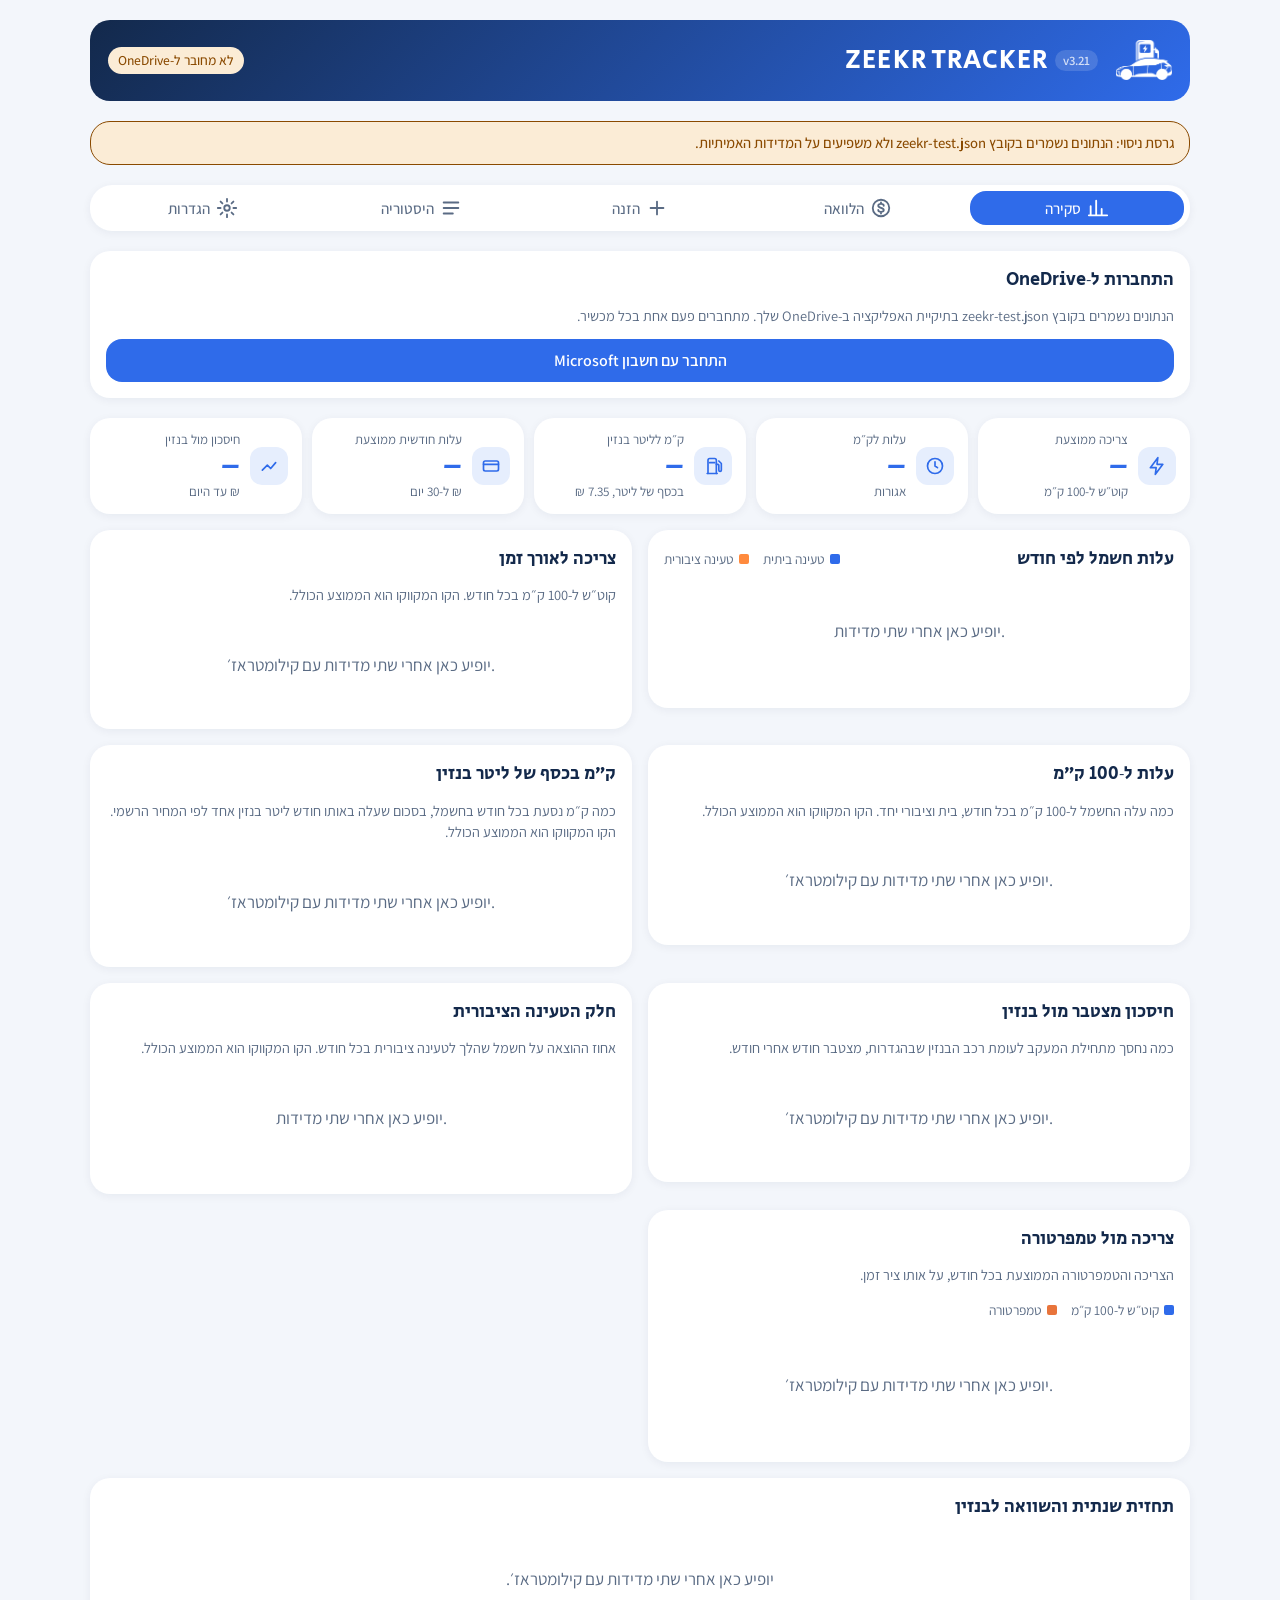
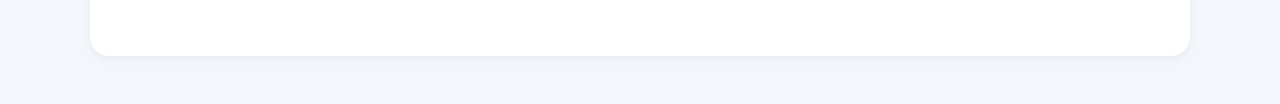
==== beta/index.html @ 5d00cc5f "beta 3.21: wrap long lines in app.js and add writing guidelines - Break the 144 lines in beta/app.js" ====
<!doctype html>
<!--
  Zeekr electricity tracker - page markup.

  This file holds structure and Hebrew text only.
    styles.css  presentation
    app.js      behaviour (data model, calculations, OneDrive storage)

  The ?v= suffix on the two links below is a cache-buster: raise it whenever
  styles.css or app.js changes so browsers do not mix an old file with a new one.
-->
<html lang="he" dir="rtl">
<head>
  <meta charset="utf-8">
  <meta name="viewport" content="width=device-width,initial-scale=1,viewport-fit=cover">
  <meta name="robots" content="noindex">
  <title>ZEEKR TRACKER TEST</title>
  <meta name="application-name" content="ZEEKR TRACKER TEST">
  <meta name="apple-mobile-web-app-title" content="ZEEKR TRACKER TEST">
  <!-- Home-screen icon. Phones copy it when the shortcut is created, so an
       existing shortcut keeps its old icon until it is removed and added again. -->
  <link rel="icon" type="image/png" sizes="32x32" href="icons/favicon-32.png?v=6">
  <link rel="icon" type="image/png" sizes="192x192" href="icons/icon-192.png?v=6">
  <link rel="apple-touch-icon" href="icons/apple-touch-icon.png?v=6">
  <!-- Installs as a full-screen app, separate from the main one (own name, black symbol-only icon). -->
  <link rel="manifest" href="manifest.webmanifest?v=6">
  <!-- Fetched early so the opening screen shows its logo at once. -->
  <link rel="preload" href="icons/splash.webp?v=2" as="image" fetchpriority="high">
  <!-- Fonts load without holding up the first screen; text shows in the system
       font for a moment and switches when they arrive (display=swap). -->
  <link rel="preconnect" href="https://fonts.gstatic.com" crossorigin>
  <link rel="stylesheet" media="print" onload="this.media='all'"
        href="https://fonts.googleapis.com/css2?family=Assistant:wght@400;600;700;800&family=Secular+One&display=swap">
  <link rel="stylesheet" href="styles.css?v=3.21">
  <script src="app.js?v=3.21" defer></script>
</head>
<body>

<!-- Opening screen: the full logo for 2.5 seconds when the page is
     opened as the installed app. Shown once per launch (not again after the
     Microsoft sign-in returns to the page); a tap closes it early. -->
<div class="splash" id="splash" hidden>
  <img src="icons/splash.webp?v=2" alt="ZEEKR TRACKER" fetchpriority="high">
</div>
<script>
  (function () {
    var el = document.getElementById("splash");
    var app = window.matchMedia && matchMedia("(display-mode: standalone)").matches;
    var seen = false;
    try { seen = sessionStorage.getItem("zk-splash") === "1"; sessionStorage.setItem("zk-splash", "1"); } catch (e) { /* storage unavailable */ }
    if (!app || seen) return;
    el.hidden = false;
    function close() {
      el.classList.add("splash-out");
      setTimeout(function () { el.hidden = true; }, 400);
    }
    var timer = setTimeout(close, 2500);
    el.addEventListener("click", function () { clearTimeout(timer); close(); });
  })();
</script>

<div class="wrap">
  <!-- The symbol sits on the right, centred top to bottom; title and status share the rest. -->
  <header class="head">
    <img class="mark" src="icons/symbol-header.png?v=1" alt="" width="240" height="170">
    <div class="head-text">
      <!-- The version comes from APP_VERSION in app.js, so it changes with every update. -->
      <h1 lang="en">ZEEKR TRACKER <span class="head-version" id="head-version"></span></h1>
      <span class="pill" id="status">טוען נתונים…</span>
    </div>
  </header>

  <!-- Shown by app.js only on the trial copy of the page (address ends in /beta/). -->
  <div class="banner" id="beta-banner" hidden>גרסת ניסוי: הנתונים נשמרים בקובץ zeekr-test.json ולא משפיעים על המדידות האמיתיות.</div>

  <!-- Floats at the bottom of a phone screen; a row under the header on a wide screen. -->
  <nav class="tabs" role="tablist" aria-label="ניווט">
    <button role="tab" data-tab="overview" aria-selected="true">
      <svg viewBox="0 0 24 24" aria-hidden="true">
        <path d="M4 20V10M10 20V4M16 20v-7M22 20H2"/>
      </svg>סקירה</button>
    <button role="tab" data-tab="loan" aria-selected="false">
      <svg viewBox="0 0 24 24" aria-hidden="true">
        <circle cx="12" cy="12" r="9"/>
        <path d="M15 9.5c0-1.4-1.3-2-3-2s-3 .8-3 2 1.3 1.8 3 2.3 3 1 3 2.4-1.3 2-3 2-3-.7-3-2M12 6v1.5M12 16.5V18"/>
      </svg>הלוואה</button>
    <button role="tab" data-tab="add" aria-selected="false">
      <svg viewBox="0 0 24 24" aria-hidden="true">
        <path d="M12 5v14M5 12h14"/>
      </svg>הזנה</button>
    <button role="tab" data-tab="history" aria-selected="false">
      <svg viewBox="0 0 24 24" aria-hidden="true">
        <path d="M4 6h16M4 12h16M4 18h10"/>
      </svg>היסטוריה</button>
    <button role="tab" data-tab="settings" aria-selected="false">
      <svg viewBox="0 0 24 24" aria-hidden="true">
        <circle cx="12" cy="12" r="3"/>
        <path d="M12 2v3M12 19v3M2 12h3M19 12h3M5 5l2 2M17 17l2 2M5 19l2-2M17 7l2-2"/>
      </svg>הגדרות</button>
  </nav>

  <!-- Shown by app.js only when the user has to sign in to OneDrive. -->
  <div class="panel" id="signin" hidden>
    <h2>התחברות ל‑OneDrive</h2>
    <p class="sub" id="signin-text">הנתונים נשמרים בקובץ <span class="file-name">zeekr-data.json</span> בתיקיית
      האפליקציה ב‑OneDrive שלך. מתחברים פעם אחת בכל מכשיר.</p>
    <button class="btn" id="signin-btn" type="button">התחבר עם חשבון Microsoft</button>
  </div>

  <!-- ===== Overview ===== -->
  <section class="view" id="v-overview">
    <div class="kpis">
      <div class="kpi">
        <span class="ic"><svg viewBox="0 0 24 24" aria-hidden="true">
          <path d="M13 2 4 14h7l-1 8 9-12h-7z"/>
        </svg></span>
        <div class="lab">צריכה ממוצעת</div>
        <div class="num" id="k-eff">–</div>
        <div class="unit">קוט״ש ל‑100 ק״מ</div>
      </div>
      <div class="kpi">
        <span class="ic"><svg viewBox="0 0 24 24" aria-hidden="true">
          <circle cx="12" cy="12" r="9"/>
          <path d="M12 7v5l3 2"/>
        </svg></span>
        <div class="lab">עלות לק״מ</div>
        <div class="num" id="k-cpk">–</div>
        <div class="unit">אגורות</div>
      </div>
      <div class="kpi">
        <span class="ic"><svg viewBox="0 0 24 24" aria-hidden="true">
          <path d="M6 21V5a2 2 0 0 1 2-2h6a2 2 0 0 1 2 2v16"/>
          <path d="M5 21h12M8 8h6M16 10h2a1 1 0 0 1 1 1v6a1.5 1.5 0 0 0 3 0V9l-3-3"/>
        </svg></span>
        <div class="lab">ק״מ לליטר בנזין</div>
        <div class="num" id="k-kpl">–</div>
        <div class="unit" id="k-kpl-unit">ק״מ</div>
      </div>
      <div class="kpi">
        <span class="ic"><svg viewBox="0 0 24 24" aria-hidden="true">
          <rect x="3" y="6" width="18" height="12" rx="2"/>
          <path d="M3 10h18"/>
        </svg></span>
        <div class="lab">עלות חודשית ממוצעת</div>
        <div class="num" id="k-month">–</div>
        <div class="unit">₪ ל‑30 יום</div>
      </div>
      <div class="kpi">
        <span class="ic"><svg viewBox="0 0 24 24" aria-hidden="true">
          <path d="M4 17l6-6 4 4 6-7"/>
        </svg></span>
        <div class="lab">חיסכון מול בנזין</div>
        <div class="num" id="k-save">–</div>
        <div class="unit">₪ עד היום</div>
      </div>
    </div>

    <div class="panel">
      <div class="row">
        <h2>עלות חשמל לפי חודש</h2>
        <div class="legend"><span><i class="home"></i>טעינה ביתית</span><span><i class="public"></i>טעינה ציבורית</span></div>
      </div>
      <div class="chart" id="c-cost"></div>
      <p class="sub" id="cost-split"></p>
    </div>

    <div class="panel">
      <div class="row"><h2>צריכה לאורך זמן</h2><span id="trend"></span></div>
      <p class="sub">קוט״ש ל‑100 ק״מ בכל חודש. הקו המקווקו הוא הממוצע הכולל.</p>
      <div class="chart" id="c-eff"></div>
    </div>

    <div class="panel">
      <h2>עלות ל‑100 ק״מ</h2>
      <p class="sub">כמה עלה החשמל ל‑100 ק״מ בכל חודש, בית וציבורי יחד. הקו המקווקו הוא הממוצע הכולל.</p>
      <div class="chart" id="c-cost100"></div>
    </div>

    <div class="panel">
      <h2>ק״מ בכסף של ליטר בנזין</h2>
      <p class="sub">כמה ק״מ נסעת בכל חודש בחשמל, בסכום שעלה באותו חודש ליטר בנזין אחד לפי המחיר הרשמי. הקו המקווקו הוא הממוצע הכולל.</p>
      <div class="chart" id="c-kpl"></div>
    </div>

    <div class="panel">
      <h2>חיסכון מצטבר מול בנזין</h2>
      <p class="sub">כמה נחסך מתחילת המעקב לעומת רכב הבנזין שבהגדרות, מצטבר חודש אחרי חודש.</p>
      <div class="chart" id="c-saving"></div>
    </div>

    <div class="panel">
      <h2>חלק הטעינה הציבורית</h2>
      <p class="sub">אחוז ההוצאה על חשמל שהלך לטעינה ציבורית בכל חודש. הקו המקווקו הוא הממוצע הכולל.</p>
      <div class="chart" id="c-share"></div>
      <p class="sub" id="share-note"></p>
    </div>

    <div class="panel">
      <h2>צריכה מול טמפרטורה</h2>
      <p class="sub">הצריכה והטמפרטורה הממוצעת בכל חודש, על אותו ציר זמן.</p>
      <div class="legend temp-legend"><span><i class="home"></i>קוט״ש ל‑100 ק״מ</span><span><i class="temp"></i>טמפרטורה</span></div>
      <div class="chart" id="c-temp"></div>
      <p class="sub" id="temp-note"></p>
    </div>

    <div class="panel" id="prov-panel" hidden>
      <details class="guide">
        <summary id="prov-summary">ניתוח לפי חברת טעינה</summary>
        <div class="body">
          <p class="sub">כל הטעינות הציבוריות, מקובצות לפי שם החברה. שמות שנבדלים רק ברווחים או באותיות גדולות נספרים כחברה אחת.</p>
          <div class="scroll"><table id="t-providers"></table></div>
        </div>
      </details>
    </div>

    <div class="panel">
      <h2>תחזית שנתית והשוואה לבנזין</h2>
      <dl class="facts" id="facts"></dl>
      <p class="sub" id="facts-note"></p>
    </div>

    <div class="panel" id="season-panel" hidden>
      <h2>צריכה לפי עונה</h2>
      <dl class="facts" id="season"></dl>
      <p class="sub">קיץ: יוני–ספטמבר. חורף: דצמבר–פברואר. התמונה תתבהר אחרי שנה מלאה של מדידות.</p>
    </div>
  </section>

  <!-- ===== Car financing: was the loan worth it? (section 11 in app.js) ===== -->
  <section class="view" id="v-loan" hidden>
    <p class="hint" id="loan-missing" hidden></p>

    <div class="loan-view" id="loan-view">
      <button type="button" class="btn ghost small" id="lv-today" aria-pressed="true">היום</button>
      <label class="lv-select">לפי שנים<select id="lv-years">
        <option value="">בחר</option>
        <option value="best" id="lv-best">הכי משתלם</option>
        <option value="24">שנתיים</option>
        <option value="36">3 שנים</option>
        <option value="48">4 שנים</option>
        <option value="60">5 שנים</option>
        <option value="72">6 שנים</option>
        <option value="84">7 שנים</option>
      </select></label>
    </div>
    <div class="loan-tiles" id="loan-tiles">
      <div class="loan-tile">
        <div class="lab"><i class="loan-dot z"></i>Zeekr</div>
        <div class="loan-tile-num" id="tile-z">–</div>
        <div class="sub" id="tile-z-sub"></div>
      </div>
      <div class="loan-tile">
        <div class="lab"><i class="loan-dot a"></i>רכב יד שנייה</div>
        <div class="loan-tile-num" id="tile-a">–</div>
        <div class="sub" id="tile-a-sub"></div>
      </div>
    </div>

    <div class="panel" id="loan-summary">
      <div class="row"><h2>כדאיות ההלוואה</h2><span class="pill" id="loan-pill"></span></div>
      <p class="sub">הזיקר במימון, מול רכב יד שנייה במזומן והכסף שנשאר בקופת הגמל.</p>
      <div><div class="loan-big" id="loan-adv">–</div><div class="sub" id="loan-adv-label"></div></div>
      <div class="loan-bar"><i id="loan-progress"></i></div>
      <p class="sub" id="loan-month"></p>
      <p class="sub" id="loan-forecast"></p>
    </div>

    <div class="loan-two" id="loan-compare">
      <p class="sub full-row" id="loan-monthly"></p>
      <div class="panel"><h2><i class="loan-dot z"></i>Zeekr</h2><dl class="facts one" id="loan-z"></dl></div>
      <div class="panel"><h2><i class="loan-dot a"></i>רכב יד שנייה</h2><dl class="facts one" id="loan-a"></dl></div>
    </div>

    <div class="panel" id="sale-panel">
      <h2>מתי למכור</h2>
      <p class="sub">אותה השוואה, כששני הרכבים נמכרים יחד בתאריכים שונים.</p>
      <div class="scroll"><table id="sale-table"></table></div>
      <p class="sub" id="sale-note"></p>
    </div>

    <div class="panel" id="loan-chart-panel">
      <h2>עלות מצטברת</h2>
      <div class="legend"><span><i class="home"></i>Zeekr</span><span><i class="public"></i>רכב יד שנייה</span></div>
      <div class="chart" id="c-loan"></div>
      <p class="sub" id="loan-chart-note"></p>
    </div>

    <div class="panel" id="ef-panel">
      <h2>חשמל מול דלק</h2>
      <p class="sub">כל חודש, כמה עלה החשמל בפועל, וכמה היו עולים אותם ק״מ בדלק ברכב שעושה <span id="ef-kml"></span> ק״מ
        לליטר, לפי מחיר הבנזין הרשמי באותו חודש. את הנתון משנים בעריכת נתוני הבסיס.</p>
      <dl class="facts" id="ef-total"></dl>
      <div class="scroll"><table id="ef-table"></table></div>
      <p class="sub">חודש עם כוכבית הוא חודש שהמדידות לא מכסות את כל ימיו.</p>
    </div>

    <div class="panel" id="loan-detail-panel">
      <h2>פירוט החישוב</h2>
      <h3>נתוני בסיס</h3>
      <dl class="facts" id="loan-base"></dl>
      <h3>נתונים מחושבים</h3>
      <dl class="facts" id="loan-derived"></dl>
      <h3>לוחות סילוקין, הלוואה על חשבון הגמל</h3>
      <div class="scroll"><table id="loan-sched"></table></div>
      <h3>איך מחושב</h3>
      <ul class="sub loan-how">
        <li>כל שקל שיצא מהכיס היה יכול להישאר בגמל, ולכן כל הוצאה גדלה בתשואה של הגמל עד החודש המוצג. ההפרש הוא התשואה שאבדה.</li>
        <li>עלות הזיקר היא ההוצאות עם התשואה שאבדה, ועוד יתרת ההלוואה והחוב העומד, פחות שווי הרכב.</li>
        <li>עלות החלופה היא מחיר הרכב וטיפול יישור הקו ששולמו ביום הקנייה, ואחר כך דלק, טיפולים ואגרה, עם התשואה שאבדה,
          פחות שווי הרכב. ביטוח לא נכלל, לא בזיקר ולא בחלופה.</li>
        <li>החשמל נלקח מהמדידות באפליקציה. הדלק של החלופה הוא אותם ק״מ במחיר הבנזין הרשמי של כל חודש.</li>
        <li>חודש שאין לו מדידה מלאה מחושב לפי הממוצע, והוא מסומן בכוכבית בטבלה.</li>
        <li>ההחזר החודשי בכל לוח מחושב בשיטת שפיצר, או לפי החזר קבוע בתקופת גרייס. שינוי בפריים נכנס כלוח חדש מתאריך השינוי.</li>
      </ul>
      <details class="guide">
        <summary>טבלה חודשית מלאה</summary>
        <div class="body"><div class="scroll"><table id="loan-table"></table></div><p class="sub">שורות בהירות הן תחזית. סכומים בשקלים.</p></div>
      </details>
    </div>

    <div class="panel">
      <div id="loan-edit">
        <div class="row"><h2>נתוני הבסיס</h2><button class="btn ghost small" type="button" id="l-edit">ערוך</button></div>
        <p class="sub">הנתונים נעולים. לחיצה על ערוך פותחת אותם לשינוי, ושמירה נועלת אותם שוב.</p>
        <div class="body">
          <form id="f-loan" novalidate>
            <h3 class="full">הזיקר</h3>
            <label>תאריך הקנייה<input type="date" id="l-buy"></label>
            <label>תקופת ההשוואה בחודשים, בסופה מוכרים את שני הרכבים<input type="number" inputmode="numeric" step="1" id="l-horizon"></label>
            <label>מחיר הזיקר (₪)<input type="number" inputmode="decimal" step="any" id="l-car"></label>
            <label>ירידת ערך בשנה (%)<input type="number" inputmode="decimal" step="any" id="l-car-dep"></label>
            <label>טיפולים בשנה, הערכה (₪)<input type="number" inputmode="decimal" step="any" id="l-car-maint"></label>
            <label>אגרת רישוי בשנה (₪)<input type="number" inputmode="decimal" step="any" id="l-car-fee"></label>
            <label>מטען ביתי, חד־פעמי (₪)<input type="number" inputmode="decimal" step="any" id="l-car-up"></label>
            <p class="sub full">טיפולים ששילמת בפועל. כשיש לפחות חשבון אחד, עד היום נספרים החשבונות, וההערכה השנתית משמשת רק לתחזית.</p>
            <div class="full" id="l-bills"></div>
            <button class="btn ghost small full" type="button" id="l-add-bill">הוסף חשבון טיפול</button>
            <label>ק״מ בחודש לתחזית, ריק לממוצע<input type="number" inputmode="decimal" step="any" id="l-km"></label>

            <h3 class="full">הלוואה עומדת, ביטוח לאומי</h3>
            <label>סכום (₪)<input type="number" inputmode="decimal" step="any" id="l-stand"></label>
            <label>שחיקת החוב בשנה (%)<input type="number" inputmode="decimal" step="any" id="l-stand-drop"></label>
            <label class="full">אחרי כמה חודשים אין החזר בפועל, ריק אם אין<input type="number" inputmode="numeric" step="1" id="l-stand-free"></label>

            <h3 class="full">הלוואה על חשבון הגמל</h3>
            <p class="sub full">לוח לכל שינוי בריבית. בכל לוח, היתרה והחודשים שנשארו מאותו תאריך. בתקופת גרייס מזינים את
              ההחזר הקבוע, ומה שנשאר בסופה נשאר כחוב עד הלוח הבא.</p>
            <div class="full" id="l-sched"></div>
            <button class="btn ghost small full" type="button" id="l-add-sched">הוסף לוח סילוקין</button>

            <h3 class="full">רכב יד שנייה</h3>
            <label>מחיר הרכב (₪)<input type="number" inputmode="decimal" step="any" id="l-alt"></label>
            <label>ק״מ לליטר<input type="number" inputmode="decimal" step="any" id="l-alt-kml"></label>
            <label>ירידת ערך בשנה (%)<input type="number" inputmode="decimal" step="any" id="l-alt-dep"></label>
            <label>טיפולים בשנה (₪)<input type="number" inputmode="decimal" step="any" id="l-alt-maint"></label>
            <label>אגרת רישוי בשנה (₪)<input type="number" inputmode="decimal" step="any" id="l-alt-fee"></label>
            <label>טיפול יישור קו בקנייה (₪)<input type="number" inputmode="decimal" step="any" id="l-alt-up"></label>
            <label>תשואה שנתית בגמל (%)<input type="number" inputmode="decimal" step="any" id="l-return"></label>

            <div class="row start full" id="l-actions" hidden>
              <button class="btn" type="submit">שמור</button>
              <button class="btn ghost" type="button" id="l-cancel">בטל</button>
            </div>
            <p class="msg full" id="l-msg" role="status"></p>
          </form>
        </div>
      </div>
    </div>
  </section>

  <!-- ===== Entry ===== -->
  <section class="view" id="v-add" hidden>
    <div class="seg">
      <button type="button" id="seg-reading" aria-pressed="true">מדידה חודשית</button>
      <button type="button" id="seg-public" aria-pressed="false">טעינה ציבורית</button>
    </div>

    <div class="panel" id="p-reading">
      <h2>מדידה חודשית</h2>
      <p class="sub">מה כתוב במונה של העמדה ובמד הק״מ של הרכב. אפשר למדוד יותר מפעם אחת בחודש: כל תאריך נשמר כמדידה
        נפרדת. המחיר לקוט״ש ממולא מהמדידה הקודמת. אם תשנה אותו, הוא יחול מהמדידה הזו והלאה, והתקופות הקודמות לא
        ישתנו.</p>
      <form id="f-reading" novalidate>
        <label class="full">תאריך<input type="date" id="r-date" required></label>
        <label>קוט״ש במונה<input type="number" inputmode="decimal" step="any" id="r-meter" placeholder="למשל 4350.2" required></label>
        <label>קילומטראז׳ ברכב<input type="number" inputmode="numeric" step="any" id="r-odo" placeholder="למשל 56200"></label>
        <label>מחיר לקוט״ש לפי חשבון החשמל (₪)<input type="number" inputmode="decimal" step="any" id="r-price" placeholder="0.5451" required></label>
        <label>אחוז סוללה ברכב (לא חובה)<input type="number" inputmode="numeric" step="any" min="0" max="100" id="r-soc" placeholder="למשל 80"></label>
        <div class="hint full" id="r-preview">מלא את השדות כדי לראות את הסיכום מאז המדידה הקודמת.</div>
        <button class="btn full" type="submit">שמור מדידה</button>
        <p class="msg full" id="r-msg" role="status"></p>
      </form>
    </div>

    <div class="panel" id="p-public" hidden>
      <h2>טעינה ציבורית</h2>
      <p class="sub">רשום כל טעינה מחוץ לבית מיד כשהיא קורית. הטעינה נשמרת כרשומה נפרדת ומתווספת לעלות של התקופה שבה היא
        נמצאת, בלי לשנות את המדידות הביתיות.</p>
      <form id="f-public" novalidate>
        <label>תאריך<input type="date" id="p-date" required></label>
        <!-- Charging company: a list with each company's symbol (a native select cannot show images).
             The chosen name goes into the hidden #p-provider; "אחר" opens a free-text field. -->
        <div class="field">
          <span class="field-label" id="p-provider-label">חברת הטעינה</span>
          <div class="picker">
            <button type="button" class="picker-btn" id="p-provider-btn" aria-haspopup="listbox" aria-expanded="false"
                    aria-labelledby="p-provider-label p-provider-btn"></button>
            <ul class="picker-list" id="p-provider-list" role="listbox" aria-labelledby="p-provider-label" tabindex="-1" hidden></ul>
          </div>
          <input type="hidden" id="p-provider">
          <input type="text" id="p-provider-other" maxlength="60" placeholder="שם החברה" aria-label="שם חברת הטעינה" hidden>
        </div>
        <label>קוט״ש שנטענו<input type="number" inputmode="decimal" step="any" id="p-kwh" placeholder="למשל 32.5" required></label>
        <label>עלות הטעינה כולה (₪)<input type="number" inputmode="decimal" step="any" id="p-cost" placeholder="למשל 61" required></label>
        <label class="full">הערה (לא חובה)<input type="text" id="p-note" maxlength="120" placeholder="מיקום העמדה, נסיעה לצפון…"></label>
        <button class="btn full" type="submit">שמור טעינה</button>
        <p class="msg full" id="p-msg" role="status"></p>
      </form>
    </div>
  </section>

  <!-- ===== History ===== -->
  <section class="view" id="v-history" hidden>
    <div class="panel" id="years-panel" hidden>
      <h2>סיכום שנתי</h2>
      <p class="sub">כל שנה קלנדרית, מסוכמת מהחודשים. שנה שהמדידות לא מכסות את כל ימיה מסומנת כחלקית, ולכן ההשוואה בין שנים היא לפי עלות ממוצעת ליום.</p>
      <div class="scroll"><table id="t-years"></table></div>
    </div>
    <div class="panel">
      <h2>חודשים</h2>
      <p class="sub">כל תקופה מתחלקת בין החודשים לפי מספר הימים שלה בכל חודש, כך שמדידה ב‑2 או ב‑6 לחודש לא מעבירה צריכה
        לחודש הלא נכון, ושתי מדידות באותו חודש מצטרפות לאותה שורה. טעינה ציבורית נספרת בחודש שבו קרתה.</p>
      <div class="scroll"><table id="t-months"></table></div>
    </div>
    <div class="panel">
      <div class="row"><h2>תקופות</h2><button class="btn ghost small" id="export" type="button" hidden>ייצוא ל‑CSV</button></div>
      <p class="sub">תקופה היא הזמן בין שתי מדידות עוקבות. לכל תקופה מוצגת העלות בפירוק לטעינה ביתית ולטעינה ציבורית.</p>
      <div class="scroll"><table id="t-periods"></table></div>
    </div>
    <div class="panel"><h2>מדידות</h2><div class="scroll"><table id="t-readings"></table></div></div>
    <div class="panel"><h2>טעינות ציבוריות</h2><div class="scroll"><table id="t-public"></table></div></div>
  </section>

  <!-- ===== Settings ===== -->
  <section class="view" id="v-settings" hidden>
    <div class="panel">
      <h2>רכב בנזין להשוואה</h2>
      <p class="sub">הערכים האלה הם הנחות. עדכן אותם לפי הרכב שהיית נוהג בו אחרת.</p>
      <form id="f-fuel" novalidate>
        <label>מחיר ליטר בנזין לתאריכים ישנים (₪)<input type="number" inputmode="decimal" step="any" id="s-price" required></label>
        <label>צריכת דלק (ליטר ל‑100 ק״מ)<input type="number" inputmode="decimal" step="any" id="s-l100" required></label>
        <button class="btn full" type="submit">שמור</button>
        <p class="sub full" id="fuel-auto"></p>
        <p class="msg full" id="s-msg" role="status"></p>
      </form>
    </div>

    <div class="panel">
      <h2>הרכב שלך</h2>
      <p class="sub">קיבולת הסוללה משמשת לתיקון הצריכה כשמזינים אחוז סוללה במדידות. לפי המפרט הרשמי של Zeekr X, הסוללה היא 66 קוט״ש.</p>
      <form id="f-car" novalidate>
        <label class="full">קיבולת הסוללה (קוט״ש)<input type="number" inputmode="decimal" step="any" id="s-battery" required></label>
        <button class="btn full" type="submit">שמור</button>
        <p class="msg full" id="c-msg" role="status"></p>
      </form>
    </div>

    <div class="panel">
      <h2>הנתונים שלך</h2>
      <p class="sub">הכול נשמר בקובץ אחד, <span class="file-name">zeekr-data.json</span>, בתיקיית האפליקציה ב‑OneDrive
        שלך. הדף עצמו לא שומר נתונים בשום שרת אחר.</p>
      <div class="row start">
        <button class="btn ghost" id="dl-json" type="button">הורד גיבוי (JSON)</button>
        <button class="btn ghost danger" id="signout" type="button">התנתק</button>
      </div>
    </div>

    <div class="panel">
      <h2>ייבוא מקובץ</h2>
      <p class="sub">הייבוא ממזג את הקובץ עם הנתונים הקיימים ולא מוחק דבר. לפני השמירה מוצג סיכום של מה שיתווסף ומה שיתעדכן, ורק אחרי אישור הנתונים נשמרים.</p>
      <div class="row start">
        <label class="btn ghost">בחר קובץ לייבוא<input type="file" id="imp-file" accept=".json,.csv,application/json,text/csv" hidden></label>
        <button class="btn ghost" id="dl-template" type="button">הורד קובץ CSV לדוגמה</button>
      </div>

      <!-- Import preview: filled by app.js after a file is chosen. -->
      <div class="hint" id="imp-box" hidden>
        <div id="imp-text"></div>
        <div class="row start">
          <button class="btn small" id="imp-go" type="button">אשר ייבוא</button>
          <button class="btn ghost small" id="imp-cancel" type="button">בטל</button>
        </div>
      </div>
      <p class="msg" id="d-msg" role="status"></p>

      <details class="guide">
        <summary>איך צריך להיראות קובץ ייבוא</summary>
        <div class="body">
          <p class="sub">הייבוא מקבל שני סוגי קבצים: CSV (נוח לעריכה באקסל) ו‑JSON (הפורמט של קובץ הגיבוי). הדרך הקלה
            היא להוריד את קובץ ה‑CSV לדוגמה, למלא אותו באקסל ולשמור.</p>

          <h3>איך הייבוא משתלב בנתונים הקיימים</h3>
          <ul>
            <li>מדידה מזוהה לפי התאריך שלה. תאריך שכבר קיים: הערכים מהקובץ מחליפים את הקיימים. תאריך חדש: המדידה
              מתווספת, גם אם יש כבר מדידה אחרת באותו חודש.</li>
            <li>טעינה ציבורית מזוהה לפי המזהה שלה, ואם אין מזהה לפי השילוב של תאריך, קוט״ש ועלות. טעינה קיימת מתעדכנת (חברה, הערה), וכל טעינה אחרת מתווספת.</li>
            <li>טעינה ציבורית אף פעם לא משנה מדידה, ומדידה אף פעם לא משנה טעינה ציבורית.</li>
            <li>רשומות שלא מופיעות בקובץ נשארות כמו שהן.</li>
            <li>שורה לא תקינה מדולגת ומדווחת בסיכום עם מספר השורה והסיבה. שאר הקובץ מיובא.</li>
          </ul>

          <h3>קובץ CSV</h3>
          <ul>
            <li>השורה הראשונה היא שורת כותרות. סדר העמודות לא משנה, ועמודות שלא מופיעות ברשימה מתעלמים מהן.</li>
            <li>כל שורה אחריה היא מדידה אחת או טעינה ציבורית אחת.</li>
            <li>קידוד UTF‑8. מפריד פסיק, נקודה‑פסיק או טאב.</li>
            <li>תאריך: <code>2026-10-01</code> או <code>01/10/2026</code> או <code>1.10.2026</code> (יום לפני חודש).</li>
            <li>מספרים: נקודה עשרונית, בלי יחידות. למשל <code>4350.2</code>.</li>
          </ul>
          <div class="scroll">
            <table>
              <tr><th>כותרת העמודה</th><th>שם חלופי</th><th>במדידה</th><th>בטעינה ציבורית</th><th>תוכן</th></tr>
              <tr><td>סוג</td><td><code>type</code></td><td>מדידה</td><td>טעינה ציבורית</td><td>אם העמודה חסרה, שורה עם
                מונה היא מדידה ושורה עם קוט״ש היא טעינה ציבורית</td></tr>
              <tr><td>תאריך</td><td><code>date</code></td><td>חובה</td><td>חובה</td><td>תאריך המדידה או הטעינה</td></tr>
              <tr><td>מונה קוט״ש</td><td><code>meter</code></td><td>חובה</td><td>ריק</td><td>המספר המצטבר שמופיע במונה העמדה הביתית</td></tr>
              <tr><td>קילומטראז׳</td><td><code>odo</code></td><td>רשות</td><td>ריק</td><td>מד הק״מ של הרכב. בלעדיו הצריכה מחושבת יחד עם התקופה הבאה</td></tr>
              <tr><td>מחיר לקוט״ש</td><td><code>price</code></td><td>רשות</td><td>ריק</td><td>מחיר החשמל הביתי בשקלים
                לתקופה שמסתיימת במדידה. ריק: נלקח המחיר מהמדידה הקודמת</td></tr>
              <tr><td>קוט״ש</td><td><code>kwh</code></td><td>ריק</td><td>חובה</td><td>כמה קוט״ש נטענו בטעינה</td></tr>
              <tr><td>עלות</td><td><code>cost</code></td><td>ריק</td><td>חובה</td><td>הסכום הכולל ששולם על הטעינה, בשקלים</td></tr>
              <tr><td>חברה</td><td><code>provider</code></td><td>ריק</td><td>רשות</td><td>החברה שבה בוצעה הטעינה, טקסט חופשי</td></tr>
              <tr><td>הערה</td><td><code>note</code></td><td>ריק</td><td>רשות</td><td>טקסט חופשי</td></tr>
              <tr><td>מזהה</td><td><code>id</code></td><td>ריק</td><td>רשות</td><td>מופיע בקובץ שהאפליקציה מייצאת. בשורה חדשה משאירים ריק</td></tr>
              <tr><td>אחוז סוללה</td><td><code>soc</code></td><td>רשות</td><td>ריק</td><td>אחוז הסוללה שהרכב הראה בזמן
                המדידה, בין 0 ל‑100. ריק בקובץ ישן: האחוז השמור נשאר</td></tr>
            </table>
          </div>
          <p class="sub">דוגמה לקובץ CSV עם שתי מדידות באותו חודש וטעינה ציבורית אחת:</p>
<pre>סוג,תאריך,מונה קוט״ש,קילומטראז׳,מחיר לקוט״ש,קוט״ש,עלות,חברה,הערה,מזהה
מדידה,2026-10-01,4350.2,56200,0.5451,,,,,
מדידה,2026-10-18,4702.9,57480,0.5451,,,,,
טעינה ציבורית,2026-10-12,,,,32.5,61,שם החברה,נסיעה לצפון,</pre>

          <h3>קובץ JSON</h3>
          <ul>
            <li>אובייקט אחד עם הרשימה <code>readings</code> (מדידות) והרשימה <code>public</code> (טעינות ציבוריות). מספיקה אחת מהן.</li>
            <li>בכל מדידה: <code>date</code> ו‑<code>meter</code> חובה, <code>odo</code>, <code>price</code>
              ו‑<code>soc</code> רשות (אפשר <code>null</code>).</li>
            <li>בכל טעינה ציבורית: <code>date</code>, <code>kwh</code> ו‑<code>cost</code> חובה, <code>provider</code>,
              <code>note</code> ו‑<code>id</code> רשות.</li>
            <li><code>settings</code> רשות. אם הוא מופיע, הגדרות רכב הבנזין להשוואה מתעדכנות לפיו.</li>
            <li>שדות אחרים, כמו <code>app</code>, <code>version</code> ו‑<code>updated</code>, לא נדרשים בייבוא.</li>
          </ul>
<pre>{
  "readings": [
    { "date": "2026-10-01", "meter": 4350.2, "odo": 56200, "price": 0.5451 },
    { "date": "2026-10-18", "meter": 4702.9, "odo": null, "price": null }
  ],
  "public": [
    { "date": "2026-10-12", "kwh": 32.5, "cost": 61,
      "provider": "שם החברה", "note": "נסיעה לצפון" }
  ],
  "settings": { "fuelPrice": 7.3, "fuelL100": 7.5 }
}</pre>
        </div>
      </details>
    </div>

    <!-- Trial copy only. -->
    <div class="panel" id="beta-panel" hidden>
      <h2>גרסת ניסוי</h2>
      <p class="sub">זו גרסת הניסוי של הדף. היא עובדת מול קובץ נפרד, zeekr-test.json, באותה תיקייה ב‑OneDrive, כך שאפשר
        להזין, לייבא ולמחוק בלי לגעת במדידות האמיתיות. אפשר להתחיל מעותק של הנתונים האמיתיים: ההעתקה רק קוראת את הקובץ
        האמיתי ולא משנה אותו.</p>
      <div class="row start">
        <button class="btn ghost" id="test-copy" type="button">העתק את הנתונים האמיתיים לקובץ הבדיקות</button>
        <button class="btn ghost danger" id="test-reset" type="button">רוקן את קובץ הבדיקות</button>
      </div>
      <p class="msg" id="t-msg" role="status"></p>
    </div>

    <p class="sub">גרסה <span id="app-version"></span> · <a id="other-version" href="beta/">לגרסת הניסוי</a></p>
  </section>
</div>

<!-- Keeps the app's own files on the phone so it opens instantly; see sw.js. -->
<script>
  if ("serviceWorker" in navigator) {
    window.addEventListener("load", function () {
      navigator.serviceWorker.register("sw.js").catch(function () { /* app still works without it */ });
    });
  }
</script>
</body>
</html>
---- beta/styles.css ----
/*
 * Zeekr electricity tracker - presentation.
 *
 * Layout: one narrow right-to-left column. A status line, four key figures,
 * charts, then tabs for entry, history and settings.
 *
 * Sections
 *   1. Design tokens (light and dark)
 *   2. Base elements
 *   3. Page frame: header, tabs, panels
 *   4. Overview: key figures, charts, fact lists
 *   5. Forms and buttons
 *   6. Tables
 *   7. Import guide
 *   8. Electric blue theme: header, floating menu, wide screens
 *   9. Charging-company picker
 *  10. Car financing screen (the loan tab)
 */

/* ---------- 1. Design tokens ---------- */

/* "Electric blue": a navy-to-blue header band, blue for home charging,
   orange for public charging. Secular One for headings and figures,
   Assistant for text. */
:root {
  --bg: #f3f6fb;
  --surface: #ffffff;
  --line: #dde5f0;
  --fg: #13294b;
  --muted: #5a6b84;
  --accent: #2f6bea;        /* home charging, primary actions */
  --accent-fg: #ffffff;
  --accent-soft: #e6eefd;
  --public: #ff8a3d;        /* public charging */
  --good: #1c7c4a;
  --good-soft: #e0f3e8;
  --warn: #8a4a00;          /* dark enough for 4.5:1 on --warn-soft */
  --warn-soft: #fbecd6;
  --bad: #b3261e;
  --band: linear-gradient(135deg, #13294b, #2f6bea);
  --shadow: 0 2px 10px rgba(19, 41, 75, 0.06);
  --display: "Secular One", "Assistant", system-ui, sans-serif;
  --body: "Assistant", system-ui, sans-serif;
  --mono: ui-monospace, "SF Mono", Menlo, Consolas, monospace;
  --radius: 20px;
}

/* Dark values are repeated twice on purpose: once for the system preference
   and once for an explicit data-theme="dark" override. */
@media (prefers-color-scheme: dark) {
  :root:not([data-theme="light"]) {
    --bg: #0a1424;
    --surface: #13213a;
    --line: #22324e;
    --fg: #e7eef8;
    --muted: #93a5c0;
    --accent: #6e9bff;
    --accent-fg: #081326;
    --accent-soft: #1a2d4f;
    --public: #ffa466;
    --good: #5fd093;
    --good-soft: #153526;
    --warn: #f0b35c;
    --warn-soft: #3a2a10;
    --bad: #ff8a80;
    --shadow: none;
    color-scheme: dark;
  }
}

:root[data-theme="dark"] {
  --bg: #0a1424;
  --surface: #13213a;
  --line: #22324e;
  --fg: #e7eef8;
  --muted: #93a5c0;
  --accent: #6e9bff;
  --accent-fg: #081326;
  --accent-soft: #1a2d4f;
  --public: #ffa466;
  --good: #5fd093;
  --good-soft: #153526;
  --warn: #f0b35c;
  --warn-soft: #3a2a10;
  --bad: #ff8a80;
  --shadow: none;
  color-scheme: dark;
}

/* ---------- 2. Base elements ---------- */

* { box-sizing: border-box; }

[hidden] { display: none !important; }

body {
  margin: 0;
  background: var(--bg);
  color: var(--fg);
  font-family: var(--body);
  font-size: 16px;
  line-height: 1.5;
  direction: rtl;
  padding-left: max(16px, env(safe-area-inset-left, 0px));
  padding-right: max(16px, env(safe-area-inset-right, 0px));
  padding-block: 20px 48px;
}

h1 { font-family: var(--display); font-size: 1.6rem; font-weight: 700; margin: 0; text-wrap: balance; }
h2 { font-family: var(--display); font-size: 1.1rem; font-weight: 600; margin: 0; }
h3 { font-size: 0.95rem; font-weight: 600; margin: 0; }

a { color: var(--accent); }

button:focus-visible,
input:focus-visible,
summary:focus-visible,
a:focus-visible { outline: 2px solid var(--accent); outline-offset: 2px; }

/* ---------- 3. Page frame ---------- */

.wrap { max-width: 760px; margin-inline: auto; display: flex; flex-direction: column; gap: 20px; }

.head { display: flex; flex-wrap: wrap; align-items: center; justify-content: space-between; gap: 10px; }

.pill { display: inline-block; padding: 3px 10px; border-radius: 99px; font-size: 0.85rem; font-weight: 500; background: var(--accent-soft); color: var(--fg); }
.pill.warn { background: var(--warn-soft); color: var(--warn); }
.pill.good { background: var(--good-soft); color: var(--good); }

/* Trial-version notice: must be impossible to miss. */
.banner {
  background: var(--warn-soft);
  color: var(--warn);
  border: 1px solid var(--warn);
  border-radius: var(--radius);
  padding: 10px 14px;
  font-weight: 500;
  font-size: 0.92rem;
}

.tabs { display: flex; gap: 4px; background: var(--surface); border: 1px solid var(--line); border-radius: var(--radius); padding: 4px; }
.tabs button {
  flex: 1;
  border: 0;
  background: none;
  color: var(--muted);
  font: 500 0.95rem var(--body);
  padding: 9px 4px;
  border-radius: 7px;
  cursor: pointer;
}
.tabs button[aria-selected="true"] { background: var(--accent); color: var(--accent-fg); }

.view { display: flex; flex-direction: column; gap: 20px; }

.panel {
  background: var(--surface);
  border: 1px solid var(--line);
  border-radius: var(--radius);
  padding: 16px;
  display: flex;
  flex-direction: column;
  gap: 12px;
  min-width: 0;
}

.row { display: flex; flex-wrap: wrap; gap: 10px; align-items: center; justify-content: space-between; }
.row.start { justify-content: flex-start; }

.sub { color: var(--muted); font-size: 0.9rem; margin: 0; }
.empty { color: var(--muted); text-align: center; padding: 18px 8px; }
.span-all { grid-column: 1 / -1; }

/* ---------- 4. Overview ---------- */

.kpis { display: grid; grid-template-columns: repeat(5, 1fr); gap: 10px; }
@media (max-width: 620px) {
  .kpis { grid-template-columns: repeat(2, 1fr); }
  /* Five figures: the last one gets the whole row instead of half of it. */
  .kpis > .kpi:last-child:nth-child(odd) { grid-column: 1 / -1; }
}

.kpi { background: var(--surface); border: 1px solid var(--line); border-radius: var(--radius); padding: 12px 14px; min-width: 0; }
.kpi .lab { font-size: 0.82rem; color: var(--muted); }
.kpi .num { font-family: var(--display); font-size: 1.7rem; font-weight: 700; line-height: 1.2; font-variant-numeric: tabular-nums; }
.kpi .unit { font-size: 0.82rem; color: var(--muted); }

/* Charts are drawn left-to-right even though the page is right-to-left. */
.chart { width: 100%; direction: ltr; }
.chart svg { display: block; width: 100%; height: auto; }

.legend { display: flex; gap: 14px; font-size: 0.85rem; color: var(--muted); flex-wrap: wrap; }
.legend i { display: inline-block; width: 10px; height: 10px; border-radius: 2px; margin-inline-end: 5px; }
.legend .home { background: var(--accent); }
.legend .public { background: var(--public); }

.facts { display: grid; grid-template-columns: 1fr 1fr; gap: 8px 20px; margin: 0; }
@media (max-width: 520px) { .facts { grid-template-columns: 1fr; } }
.facts div { display: flex; justify-content: space-between; gap: 10px; border-bottom: 1px solid var(--line); padding-block: 5px; }
.facts dt { color: var(--muted); }
.facts dd { margin: 0; font-weight: 500; font-variant-numeric: tabular-nums; text-align: left; }

/* ---------- 5. Forms and buttons ---------- */

form { display: grid; grid-template-columns: 1fr 1fr; gap: 12px; }
form .full { grid-column: 1 / -1; }
@media (max-width: 480px) { form { grid-template-columns: 1fr; } }

label { display: flex; flex-direction: column; gap: 4px; font-size: 0.9rem; color: var(--muted); min-width: 0; }

input {
  font: inherit;
  font-size: 1.05rem;
  color: var(--fg);
  background: var(--bg);
  border: 1px solid var(--line);
  border-radius: 8px;
  padding: 10px 12px;
  width: 100%;
  min-width: 0;
}

.btn { font: 600 1rem var(--body); border: 0; border-radius: 8px; padding: 11px 16px; background: var(--accent); color: var(--accent-fg); cursor: pointer; }
.btn.ghost { background: none; color: var(--accent); border: 1px solid var(--line); font-weight: 500; }
.btn.small { padding: 4px 10px; font-size: 0.85rem; }
.btn.danger { color: var(--bad); }
/* A file input dressed as a button: the label is the visible control. */
label.btn { flex-direction: row; font-size: 1rem; }

.msg { font-size: 0.9rem; min-height: 1.4em; margin: 0; }
.msg.err { color: var(--bad); }
.msg.ok { color: var(--good); }

.hint { background: var(--accent-soft); border-radius: 8px; padding: 10px 12px; font-size: 0.92rem; }
.hint .row { margin-top: 10px; }

.seg { display: flex; gap: 6px; }
.seg button {
  border: 1px solid var(--line);
  background: none;
  color: var(--fg);
  font: 500 0.92rem var(--body);
  padding: 7px 12px;
  border-radius: 99px;
  cursor: pointer;
}
.seg button[aria-pressed="true"] { background: var(--accent-soft); border-color: var(--accent); }

/* ---------- 6. Tables ---------- */

.scroll { overflow-x: auto; }

table { border-collapse: collapse; width: 100%; font-size: 0.9rem; font-variant-numeric: tabular-nums; }
th, td { padding: 7px 8px; text-align: right; border-bottom: 1px solid var(--line); white-space: nowrap; }
th { color: var(--muted); font-weight: 500; font-size: 0.82rem; }
td.footnote { white-space: normal; color: var(--muted); }

/* ---------- 7. Import guide ---------- */

.guide { border: 1px solid var(--line); border-radius: 8px; padding: 10px 12px; }
.guide summary { cursor: pointer; font-weight: 500; color: var(--accent); }
.guide[open] summary { margin-bottom: 12px; }
.guide .body { display: flex; flex-direction: column; gap: 12px; font-size: 0.92rem; }
.guide ul { margin: 0; padding-inline-start: 20px; display: flex; flex-direction: column; gap: 4px; }
.guide td, .guide th { white-space: normal; vertical-align: top; }
.guide code {
  font-family: var(--mono);
  font-size: 0.85rem;
  background: var(--bg);
  border-radius: 4px;
  padding: 1px 5px;
  direction: ltr;
  unicode-bidi: isolate;
}
/* File samples are shown left-to-right exactly as they appear in a text editor. */
.guide pre {
  margin: 0;
  direction: ltr;
  text-align: left;
  font-family: var(--mono);
  font-size: 0.8rem;
  line-height: 1.5;
  background: var(--bg);
  border: 1px solid var(--line);
  border-radius: 8px;
  padding: 10px 12px;
  overflow-x: auto;
}

/* Opening screen (installed app only): see the splash block in index.html. */
.splash {
  position: fixed;
  inset: 0;
  z-index: 1000;
  display: flex;
  align-items: center;
  justify-content: center;
  background: #000;
  opacity: 1;
  transition: opacity .4s ease;
}
.splash img { width: min(72vw, 360px); height: auto; aspect-ratio: 720 / 731; }
.splash-out { opacity: 0; pointer-events: none; }

/* Reference row under a table (home price next to the charging companies). */
.muted-row td { color: var(--muted); }

/* ---------- 8. Electric blue (v3.0) ---------- */

body { font-size: 17px; }
h1, h2 { font-weight: 400; }

/* Header: a blue band with the logo beside the title. */
.head { background: var(--band); color: #fff; border-radius: var(--radius); padding: 20px 18px; }
.head { flex-wrap: nowrap; justify-content: flex-start; gap: 14px; }
.head-text { flex: 1; min-width: 0; display: flex; flex-wrap: wrap; align-items: center; justify-content: space-between; gap: 8px 10px; }
.head h1 { font-size: clamp(1.25rem, 5.4vw, 1.7rem); letter-spacing: 0.04em; white-space: nowrap; }
/* White symbol on a transparent background, so it takes the header's own colour. */
.head .mark { height: 40px; width: auto; flex: none; align-self: center; }
.head .pill { background: rgba(255, 255, 255, 0.18); color: #fff; }
.head .pill.warn { background: #fbecd6; color: #8a4a00; }

.kpi, .panel { border: 0; box-shadow: var(--shadow); }
.kpi { display: grid; grid-template-columns: auto 1fr; column-gap: 10px; align-items: center; }
.kpi .ic {
  grid-row: span 3;
  width: 38px;
  height: 38px;
  border-radius: 12px;
  background: var(--accent-soft);
  color: var(--accent);
  display: flex;
  align-items: center;
  justify-content: center;
}
.kpi .ic svg { width: 20px; height: 20px; fill: none; stroke: currentColor; stroke-width: 2; stroke-linecap: round; stroke-linejoin: round; }
.kpi .num { color: var(--accent); font-weight: 400; }
.btn { border-radius: 16px; }
input { border-radius: 12px; }

/* Menu: floats above the bottom of a phone screen, within thumb reach. */
.tabs {
  position: fixed; z-index: 50;
  bottom: calc(12px + env(safe-area-inset-bottom, 0px));
  left: max(12px, env(safe-area-inset-left, 0px)); right: max(12px, env(safe-area-inset-right, 0px));
  border: 0; border-radius: 22px; padding: 6px; background: var(--surface);
  box-shadow: 0 8px 28px rgba(19, 41, 75, 0.18);
}
.tabs button {
  display: flex;
  flex-direction: column;
  align-items: center;
  gap: 2px;
  font-size: 0.8rem;
  padding: 6px 2px;
  border-radius: 16px;
  min-height: 48px;
  justify-content: center;
}
.tabs button svg { width: 22px; height: 22px; fill: none; stroke: currentColor; stroke-width: 2; stroke-linecap: round; }
body { padding-bottom: calc(110px + env(safe-area-inset-bottom, 0px)); }

@media (prefers-color-scheme: dark) { :root:not([data-theme="light"]) .tabs { box-shadow: 0 8px 28px rgba(0, 0, 0, 0.5); } }
:root[data-theme="dark"] .tabs { box-shadow: 0 8px 28px rgba(0, 0, 0, 0.5); }

/* Wide screens: the menu sits under the header and the charts pair up. */
@media (min-width: 900px) {
  .wrap { max-width: 1100px; }
  body { padding-bottom: 48px; }
  .tabs { position: static; box-shadow: var(--shadow); }
  .tabs button { flex-direction: row; gap: 6px; font-size: 0.95rem; min-height: 0; }
  #v-overview { display: grid; grid-template-columns: 1fr 1fr; gap: 16px; align-items: start; }
  #v-overview > .kpis, #v-overview > .panel:has(#facts), #v-overview > #prov-panel, #v-overview > #season-panel { grid-column: 1 / -1; }
}

/* ---------- 9. Charging-company picker (public charge form) ---------- */
.field { display: flex; flex-direction: column; gap: 4px; min-width: 0; }
.field-label { font-size: 0.9rem; color: var(--muted); }
.picker { position: relative; }
.picker-btn, .picker-list li { display: flex; align-items: center; gap: 10px; text-align: start; }
.picker-btn {
  width: 100%;
  font: inherit;
  font-size: 1.05rem;
  color: var(--fg);
  background: var(--bg);
  border: 1px solid var(--line);
  border-radius: 12px;
  padding: 7px 12px;
  cursor: pointer;
  min-height: 46px;
}
.picker-btn:focus-visible, .picker-list li:focus-visible { outline: 2px solid var(--accent); outline-offset: 2px; }
.picker-btn img, .picker-list img { width: 28px; height: 28px; border-radius: 7px; flex: none; object-fit: cover; }
.picker-blank { width: 28px; height: 28px; border-radius: 7px; flex: none; display: grid; place-items: center; background: var(--line); color: var(--muted); }
/* Names in Latin letters (ON EV) still line up on the right like the Hebrew ones. */
.picker-name { flex: 1; min-width: 0; text-align: right; unicode-bidi: plaintext; direction: rtl; }
.picker-caret { color: var(--muted); font-size: 0.9rem; }
.picker-list {
  margin: 4px 0 0;
  padding: 4px;
  list-style: none;
  background: var(--surface);
  border: 1px solid var(--line);
  border-radius: 12px;
  box-shadow: 0 8px 24px rgba(0, 0, 0, 0.18);
  scroll-margin-bottom: 120px;
}
/* The list opens inside the form and pushes the fields below it down, so the
   page itself scrolls to every company (an overlay was cut off at the bottom
   of a phone screen, under the floating bar). */
.picker-list li { padding: 8px 10px; border-radius: 8px; cursor: pointer; color: var(--fg); }
.picker-list li:hover, .picker-list li:focus { background: var(--accent-soft); outline: none; }
.picker-list li[aria-selected="true"] { font-weight: 600; }
#p-provider-other { margin-top: 6px; }

/* A company name with its symbol, in tables. */
.prov { display: inline-flex; align-items: center; gap: 6px; vertical-align: middle; line-height: 1; }
.prov img { width: 20px; height: 20px; border-radius: 5px; flex: none; }

/* Consumption and temperature over time: each month is tappable. */
:root { --temp: #e8743b; }
.legend .temp { background: var(--temp); }
.temp-legend { margin: 2px 0 6px; }
#c-temp .slot { cursor: pointer; outline: none; }
#c-temp .slot:focus-visible { fill: var(--accent-soft); }

/* Version next to the name in the header. */
.head-version {
  font-family: var(--body);
  font-size: 0.8rem;
  font-weight: 600;
  letter-spacing: 0;
  opacity: 0.8;
  vertical-align: middle;
  background: rgba(255, 255, 255, 0.18);
  border-radius: 999px;
  padding: 2px 8px;
  margin-inline-start: 4px;
  white-space: nowrap;
}

/* ---------- 10. Car financing screen ---------- */
.loan-big { font-family: var(--display); font-size: 2.4rem; line-height: 1.1; font-variant-numeric: tabular-nums; }
.loan-big.good { color: var(--good); }
.loan-big.bad { color: var(--bad); }
.loan-bar { height: 8px; border-radius: 99px; background: var(--line); overflow: hidden; }
.loan-bar i { display: block; height: 100%; background: var(--accent); border-radius: 99px; }
.loan-two { display: grid; grid-template-columns: 1fr 1fr; gap: 12px; }
@media (max-width: 560px) { .loan-two { grid-template-columns: 1fr; } }
.facts.one { grid-template-columns: 1fr; }
.loan-dot { display: inline-block; width: 10px; height: 10px; border-radius: 50%; margin-inline-end: 8px; vertical-align: 2px; }
.loan-dot.z { background: var(--accent); }
.loan-dot.a { background: var(--public); }
#v-loan h3 { margin: 6px 0 0; font-size: 1rem; }
.loan-how { padding-inline-start: 18px; display: flex; flex-direction: column; gap: 4px; }
#loan-table td.pos { color: var(--good); font-weight: 600; }
#loan-table td.neg { color: var(--bad); font-weight: 600; }
.sched-row { display: grid; grid-template-columns: 1.3fr 1fr 0.9fr 0.8fr 1fr auto; gap: 8px; align-items: end; margin-bottom: 8px; }
@media (max-width: 560px) { .sched-row { grid-template-columns: 1fr 1fr; } .sched-row .s-del { grid-column: 1 / -1; } }
#v-loan dd, #v-loan td { unicode-bidi: plaintext; }
#ef-table td.pos { color: var(--good); font-weight: 600; }
#ef-table td.neg { color: var(--bad); font-weight: 600; }
#ef-table tr.total td { font-weight: 700; border-top: 2px solid var(--line); }
#v-loan #ef-table td { unicode-bidi: plaintext; }
.bill-row { display: grid; grid-template-columns: 1.2fr 1fr 1.4fr auto; gap: 8px; align-items: end; margin-bottom: 8px; }
@media (max-width: 560px) { .bill-row { grid-template-columns: 1fr 1fr; } .bill-row .b-del { grid-column: 1 / -1; } }
/* Locked base data: read like values, not like empty boxes. */
#f-loan.locked input {
  background: transparent;
  border-color: transparent;
  padding-inline: 0;
  color: var(--fg);
  opacity: 1;
  -webkit-text-fill-color: var(--fg);
}
#f-loan.locked .s-del, #f-loan.locked .b-del, #f-loan.locked #l-add-sched, #f-loan.locked #l-add-bill { display: none; }
#loan-edit { display: flex; flex-direction: column; gap: 10px; }
#sale-table td.pos { color: var(--good); font-weight: 600; }
#sale-table td.neg { color: var(--bad); font-weight: 600; }
#sale-table tr.best td { background: var(--accent-soft); }
#v-loan #sale-table td { unicode-bidi: plaintext; }
.loan-two .full-row {
  grid-column: 1 / -1;
  margin: 0;
  background: var(--surface);
  border: 1px solid var(--line);
  border-radius: var(--radius);
  padding: 12px 16px;
  color: var(--fg);
}
/* Loan tab top: view switch and the two monthly-cost tiles. */
.loan-view { display: flex; gap: 8px; align-items: center; flex-wrap: wrap; }
.loan-view .btn[aria-pressed="true"] { background: var(--accent); color: var(--accent-fg); border-color: var(--accent); }
.lv-select { flex-direction: row; align-items: center; gap: 8px; color: var(--fg); }
.lv-select select { font: inherit; color: var(--fg); background: var(--surface); border: 1px solid var(--line); border-radius: 12px; padding: 6px 10px; }
.lv-select select.on { background: var(--accent); color: var(--accent-fg); border-color: var(--accent); }
.loan-tiles { display: grid; grid-template-columns: 1fr 1fr; gap: 10px; }
.loan-tile {
  background: var(--surface);
  border: 1px solid var(--line);
  border-radius: var(--radius);
  padding: 12px 14px;
  min-width: 0;
  display: flex;
  flex-direction: column;
  gap: 2px;
}
.loan-tile .lab { font-weight: 600; }
.loan-tile-num { font-family: var(--display); font-size: 1.7rem; line-height: 1.15; font-variant-numeric: tabular-nums; unicode-bidi: plaintext; }
.loan-tile.cheaper { border-color: var(--good); box-shadow: inset 0 0 0 1px var(--good); }
.loan-tile.cheaper .loan-tile-num { color: var(--good); }
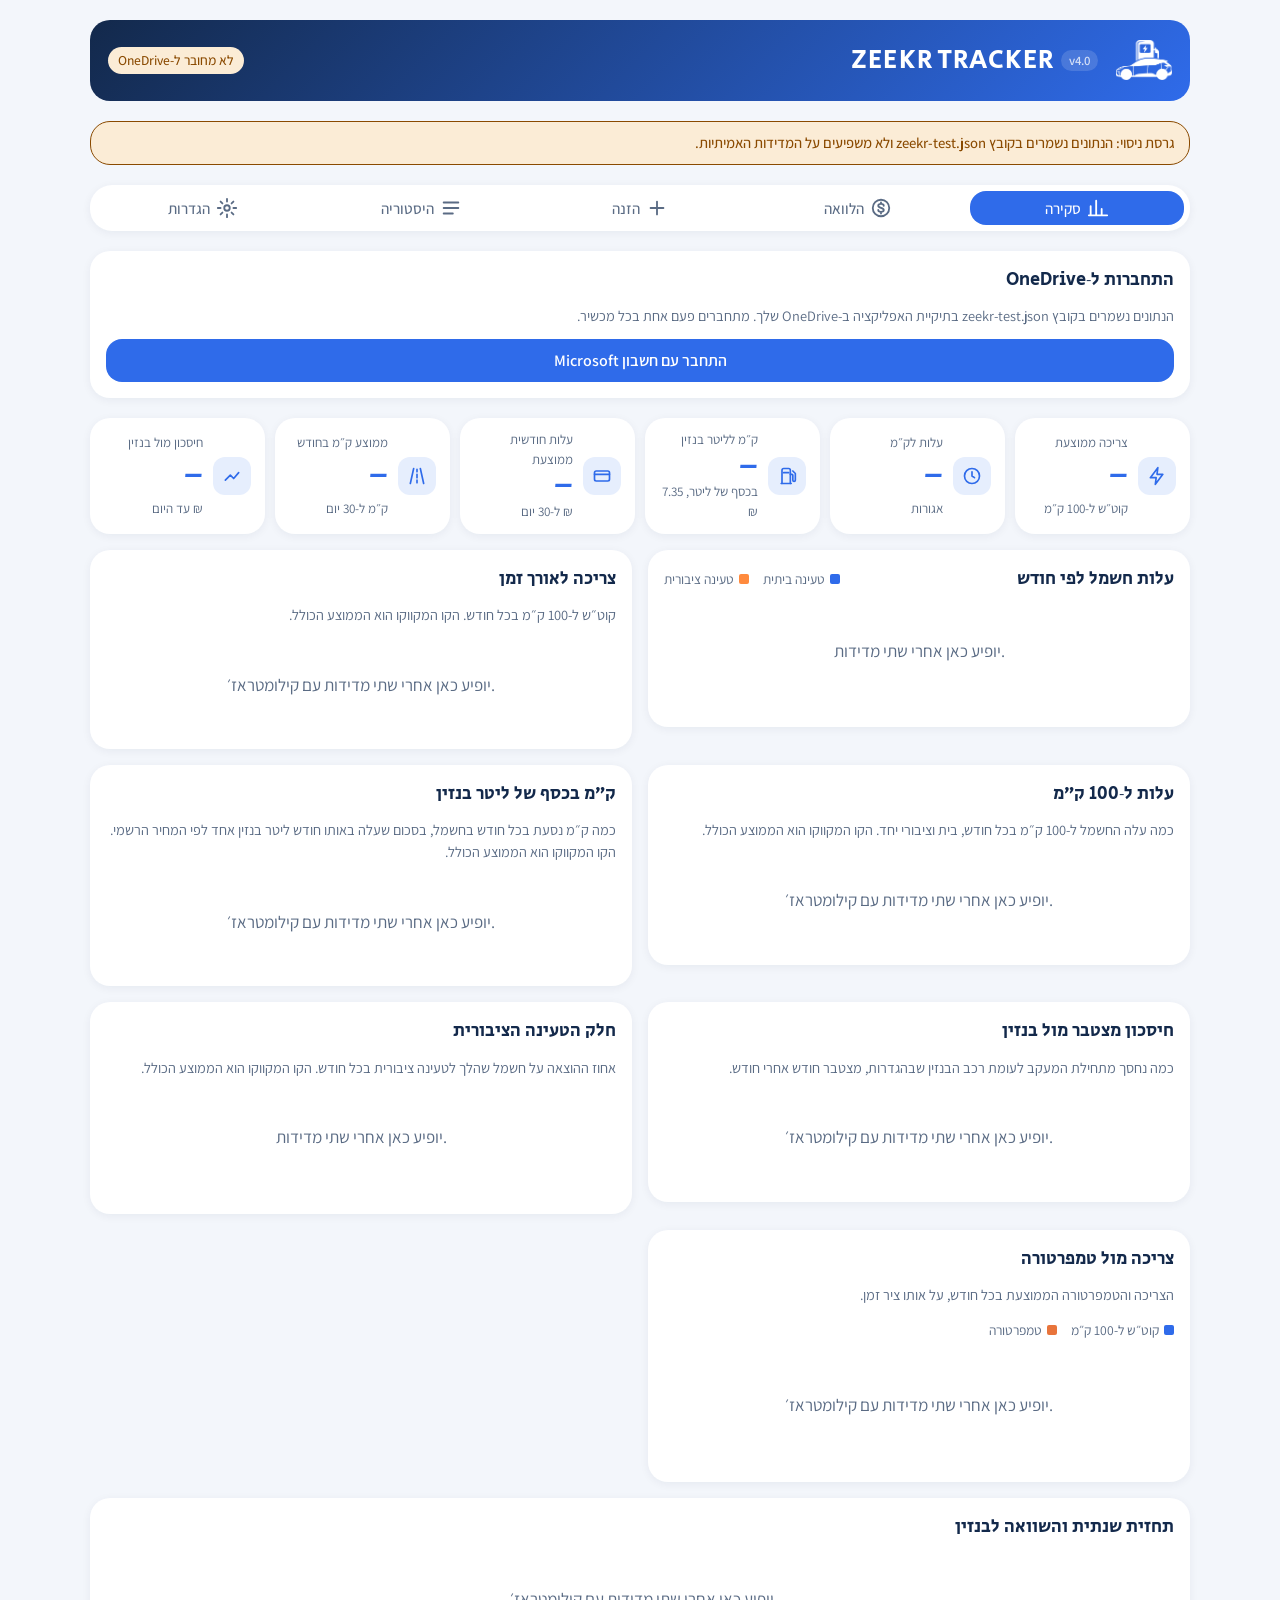
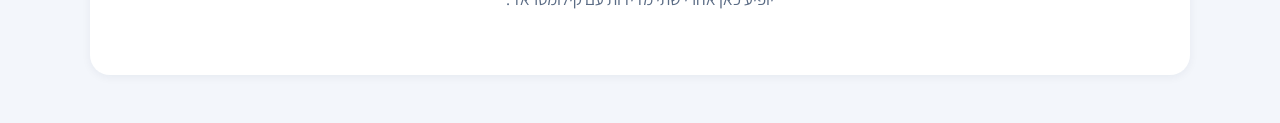
==== commit dfebfee5: "beta 4.0: add average km per month to the overview figures Ofek asked for an average km per month fi" ====
--- a/beta/index.html
+++ b/beta/index.html
@@ -31,8 +31,8 @@
   <link rel="preconnect" href="https://fonts.gstatic.com" crossorigin>
   <link rel="stylesheet" media="print" onload="this.media='all'"
         href="https://fonts.googleapis.com/css2?family=Assistant:wght@400;600;700;800&family=Secular+One&display=swap">
-  <link rel="stylesheet" href="styles.css?v=3.21">
-  <script src="app.js?v=3.21" defer></script>
+  <link rel="stylesheet" href="styles.css?v=4.0">
+  <script src="app.js?v=4.0" defer></script>
 </head>
 <body>
 
@@ -144,6 +144,14 @@
         <div class="lab">עלות חודשית ממוצעת</div>
         <div class="num" id="k-month">–</div>
         <div class="unit">₪ ל‑30 יום</div>
+      </div>
+      <div class="kpi">
+        <span class="ic"><svg viewBox="0 0 24 24" aria-hidden="true">
+          <path d="M8 3 4 21M16 3l4 18M12 4v3M12 10v4M12 17v3"/>
+        </svg></span>
+        <div class="lab">ממוצע ק״מ בחודש</div>
+        <div class="num" id="k-kpm">–</div>
+        <div class="unit">ק״מ ל‑30 יום</div>
       </div>
       <div class="kpi">
         <span class="ic"><svg viewBox="0 0 24 24" aria-hidden="true">
--- a/beta/styles.css
+++ b/beta/styles.css
@@ -173,10 +173,14 @@
 
 /* ---------- 4. Overview ---------- */
 
-.kpis { display: grid; grid-template-columns: repeat(5, 1fr); gap: 10px; }
+.kpis { display: grid; grid-template-columns: repeat(6, 1fr); gap: 10px; }
+@media (max-width: 960px) {
+  /* Six figures: two rows of three on a tablet or a narrow window. */
+  .kpis { grid-template-columns: repeat(3, 1fr); }
+}
 @media (max-width: 620px) {
   .kpis { grid-template-columns: repeat(2, 1fr); }
-  /* Five figures: the last one gets the whole row instead of half of it. */
+  /* An odd count of figures: the last one gets the whole row instead of half of it. */
   .kpis > .kpi:last-child:nth-child(odd) { grid-column: 1 / -1; }
 }
 
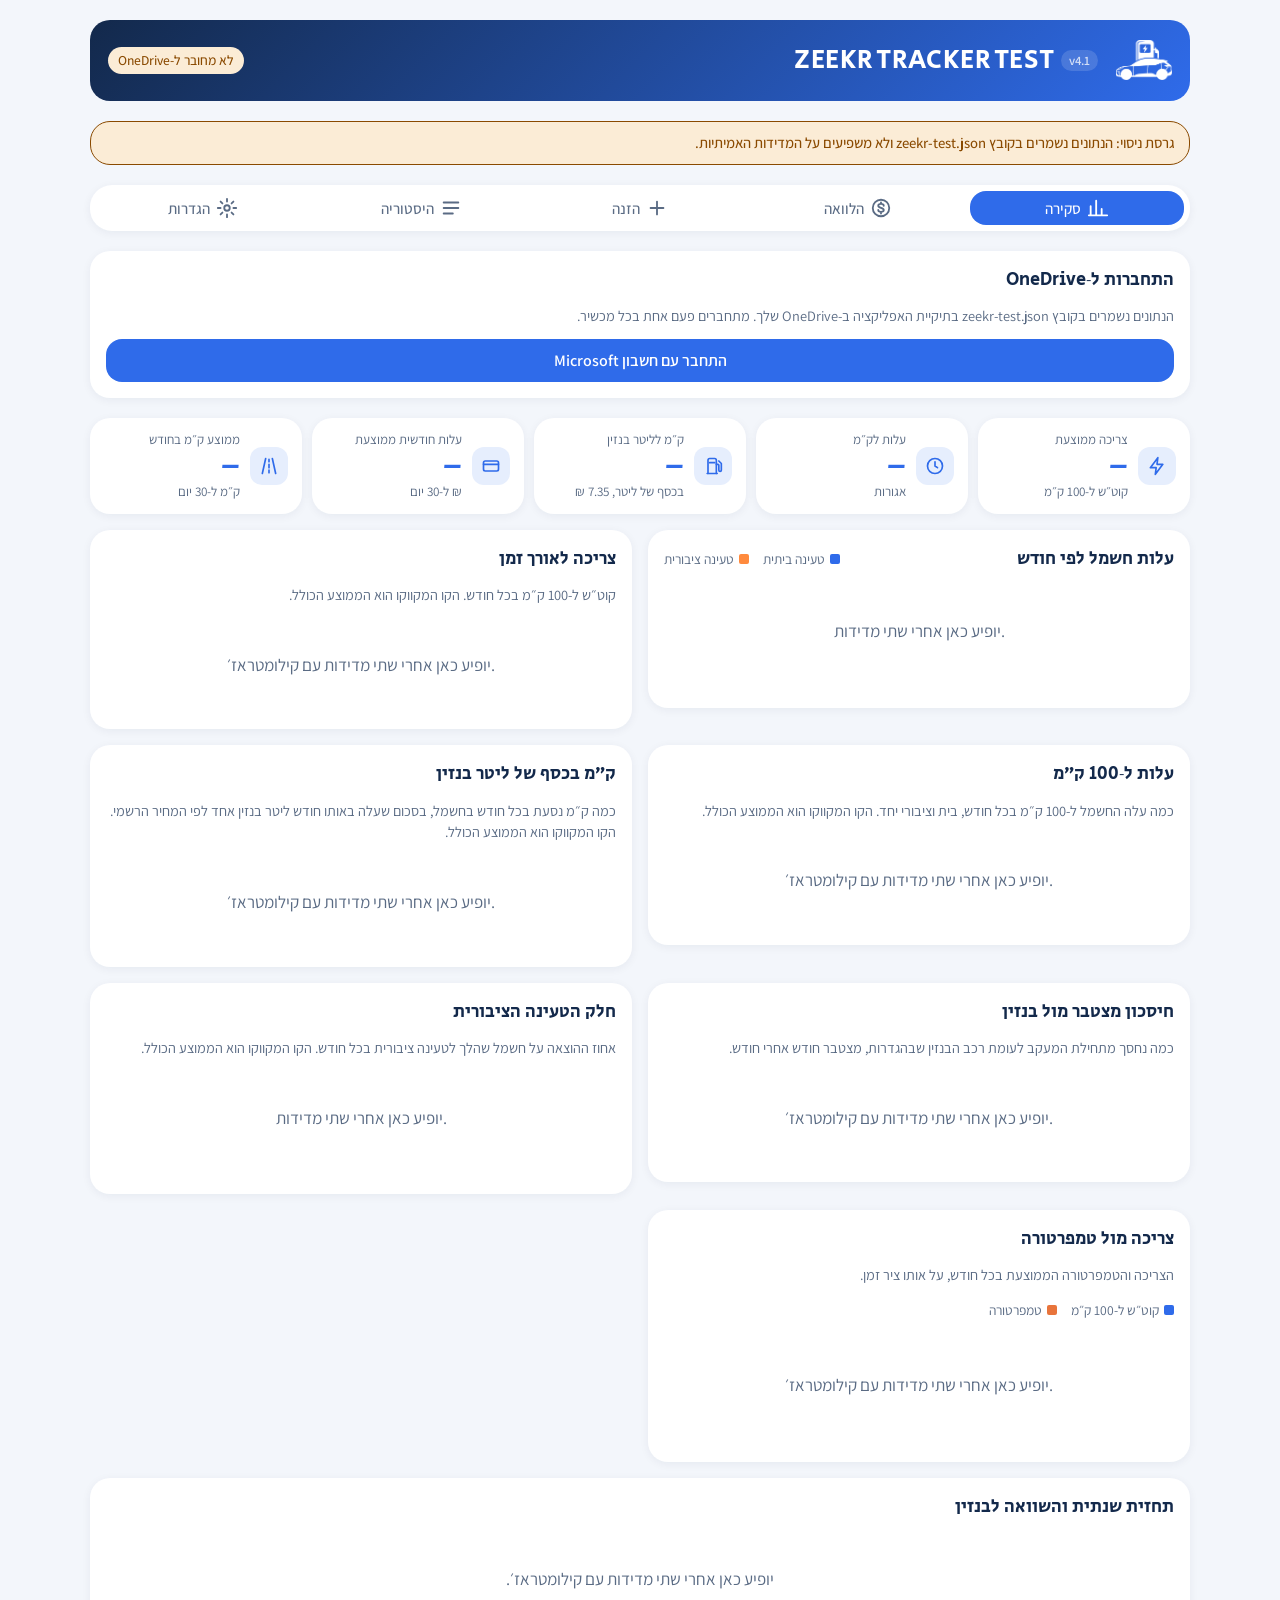
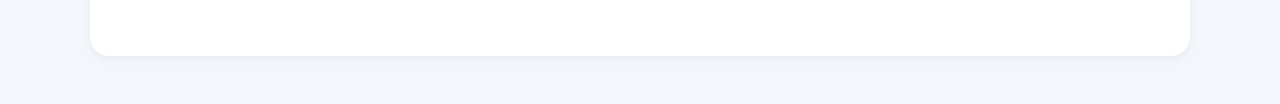
==== commit f0098aad: "beta 4.1: drop the petrol saving figure, say TEST in the trial header Ofek asked to remove the savin" ====
--- a/beta/index.html
+++ b/beta/index.html
@@ -31,8 +31,8 @@
   <link rel="preconnect" href="https://fonts.gstatic.com" crossorigin>
   <link rel="stylesheet" media="print" onload="this.media='all'"
         href="https://fonts.googleapis.com/css2?family=Assistant:wght@400;600;700;800&family=Secular+One&display=swap">
-  <link rel="stylesheet" href="styles.css?v=4.0">
-  <script src="app.js?v=4.0" defer></script>
+  <link rel="stylesheet" href="styles.css?v=4.1">
+  <script src="app.js?v=4.1" defer></script>
 </head>
 <body>
 
@@ -64,8 +64,9 @@
   <header class="head">
     <img class="mark" src="icons/symbol-header.png?v=1" alt="" width="240" height="170">
     <div class="head-text">
-      <!-- The version comes from APP_VERSION in app.js, so it changes with every update. -->
-      <h1 lang="en">ZEEKR TRACKER <span class="head-version" id="head-version"></span></h1>
+      <!-- The version comes from APP_VERSION in app.js, so it changes with every update.
+           app.js adds TEST to the name on the trial copy. -->
+      <h1 lang="en"><span id="head-name">ZEEKR TRACKER</span> <span class="head-version" id="head-version"></span></h1>
       <span class="pill" id="status">טוען נתונים…</span>
     </div>
   </header>
@@ -152,14 +153,6 @@
         <div class="lab">ממוצע ק״מ בחודש</div>
         <div class="num" id="k-kpm">–</div>
         <div class="unit">ק״מ ל‑30 יום</div>
-      </div>
-      <div class="kpi">
-        <span class="ic"><svg viewBox="0 0 24 24" aria-hidden="true">
-          <path d="M4 17l6-6 4 4 6-7"/>
-        </svg></span>
-        <div class="lab">חיסכון מול בנזין</div>
-        <div class="num" id="k-save">–</div>
-        <div class="unit">₪ עד היום</div>
       </div>
     </div>
 
--- a/beta/styles.css
+++ b/beta/styles.css
@@ -173,14 +173,10 @@
 
 /* ---------- 4. Overview ---------- */
 
-.kpis { display: grid; grid-template-columns: repeat(6, 1fr); gap: 10px; }
-@media (max-width: 960px) {
-  /* Six figures: two rows of three on a tablet or a narrow window. */
-  .kpis { grid-template-columns: repeat(3, 1fr); }
-}
+.kpis { display: grid; grid-template-columns: repeat(5, 1fr); gap: 10px; }
 @media (max-width: 620px) {
   .kpis { grid-template-columns: repeat(2, 1fr); }
-  /* An odd count of figures: the last one gets the whole row instead of half of it. */
+  /* Five figures: the last one gets the whole row instead of half of it. */
   .kpis > .kpi:last-child:nth-child(odd) { grid-column: 1 / -1; }
 }
 
@@ -319,6 +315,8 @@
 .head { flex-wrap: nowrap; justify-content: flex-start; gap: 14px; }
 .head-text { flex: 1; min-width: 0; display: flex; flex-wrap: wrap; align-items: center; justify-content: space-between; gap: 8px 10px; }
 .head h1 { font-size: clamp(1.25rem, 5.4vw, 1.7rem); letter-spacing: 0.04em; white-space: nowrap; }
+/* The trial copy adds TEST to the name; a smaller size keeps it on one line on a phone. */
+.head h1.is-test { font-size: clamp(1rem, 4.2vw, 1.7rem); letter-spacing: 0.02em; }
 /* White symbol on a transparent background, so it takes the header's own colour. */
 .head .mark { height: 40px; width: auto; flex: none; align-self: center; }
 .head .pill { background: rgba(255, 255, 255, 0.18); color: #fff; }
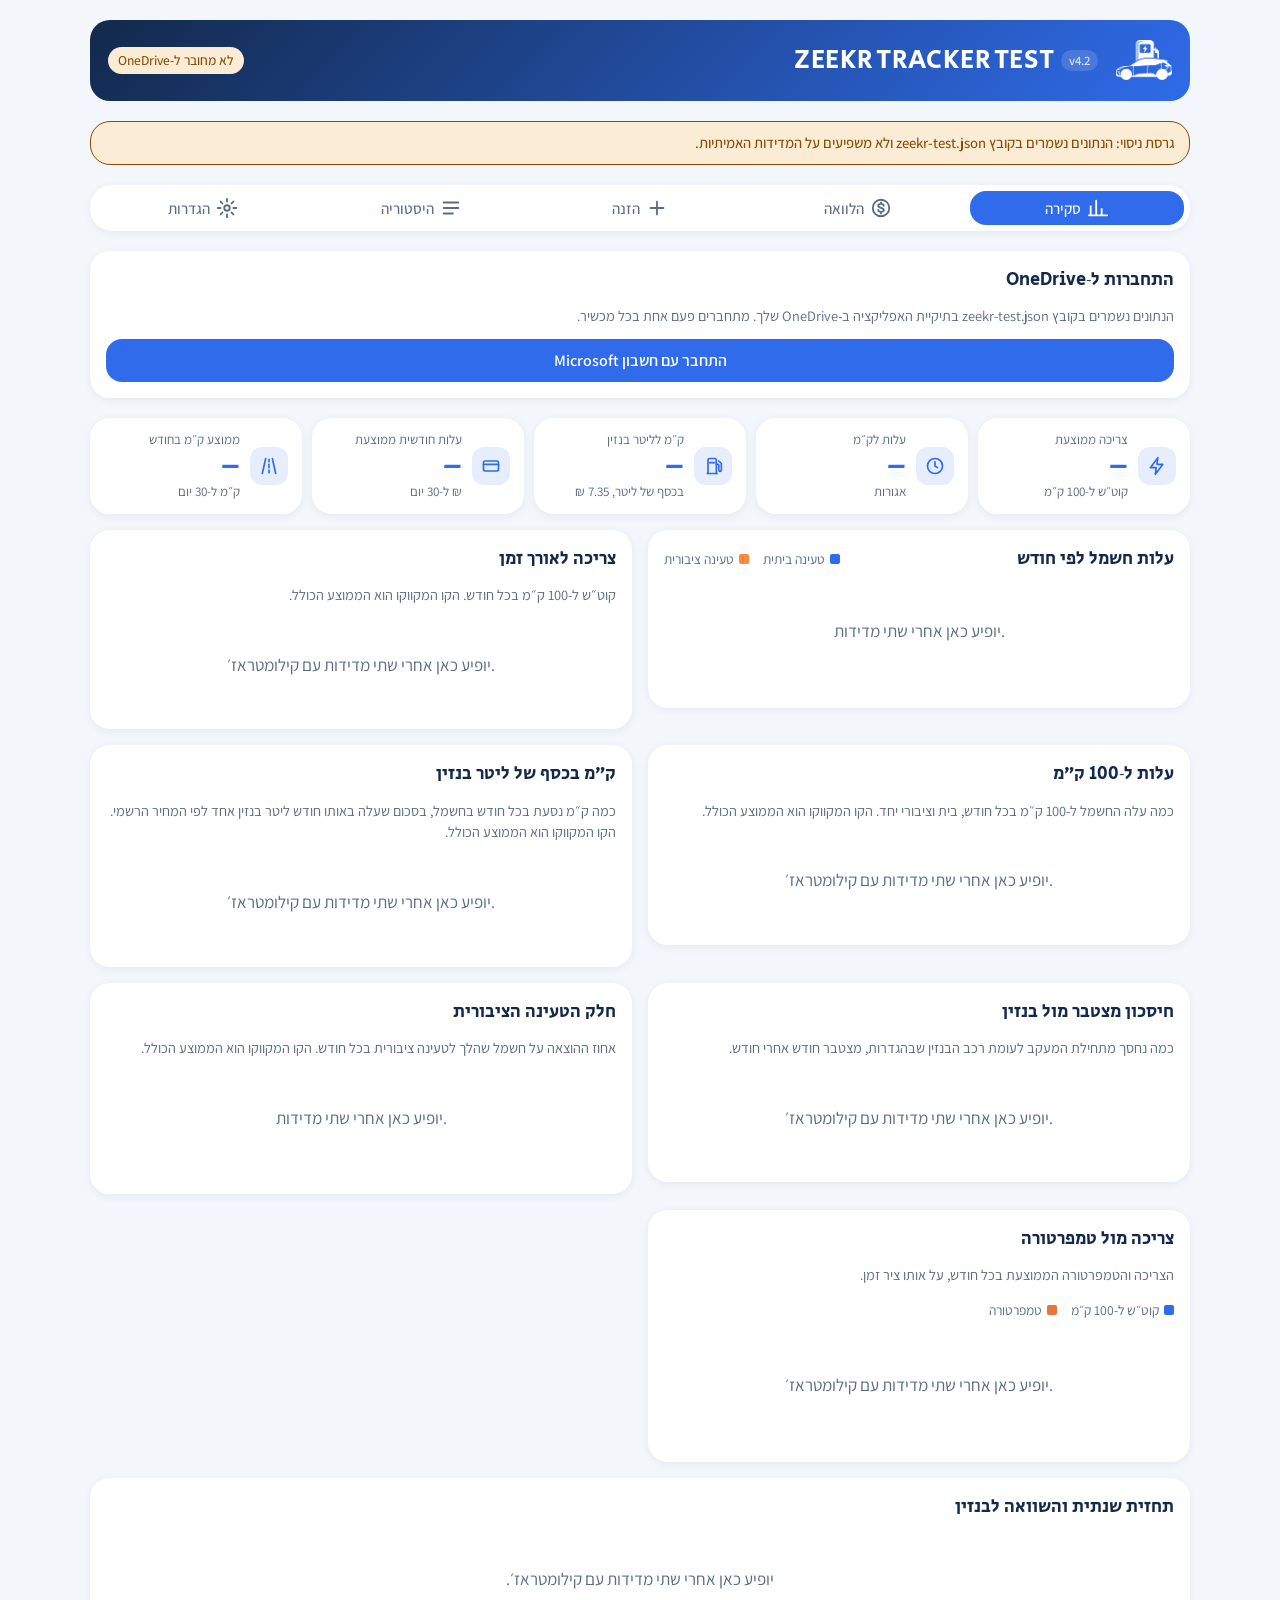
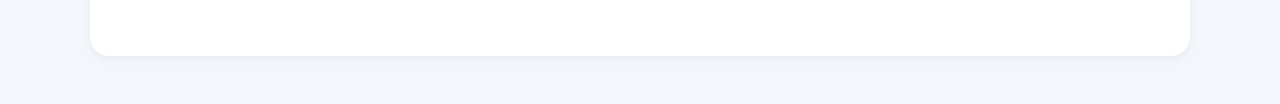
==== commit 1880d467: "beta 4.2: weather city in Settings, and a shared copy for other owners Ofek wants to share the app w" ====
--- a/beta/index.html
+++ b/beta/index.html
@@ -31,8 +31,8 @@
   <link rel="preconnect" href="https://fonts.gstatic.com" crossorigin>
   <link rel="stylesheet" media="print" onload="this.media='all'"
         href="https://fonts.googleapis.com/css2?family=Assistant:wght@400;600;700;800&family=Secular+One&display=swap">
-  <link rel="stylesheet" href="styles.css?v=4.1">
-  <script src="app.js?v=4.1" defer></script>
+  <link rel="stylesheet" href="styles.css?v=4.2">
+  <script src="app.js?v=4.2" defer></script>
 </head>
 <body>
 
@@ -80,7 +80,7 @@
       <svg viewBox="0 0 24 24" aria-hidden="true">
         <path d="M4 20V10M10 20V4M16 20v-7M22 20H2"/>
       </svg>סקירה</button>
-    <button role="tab" data-tab="loan" aria-selected="false">
+    <button role="tab" data-tab="loan" aria-selected="false" id="tab-loan">
       <svg viewBox="0 0 24 24" aria-hidden="true">
         <circle cx="12" cy="12" r="9"/>
         <path d="M15 9.5c0-1.4-1.3-2-3-2s-3 .8-3 2 1.3 1.8 3 2.3 3 1 3 2.4-1.3 2-3 2-3-.7-3-2M12 6v1.5M12 16.5V18"/>
@@ -463,6 +463,16 @@
         <label class="full">קיבולת הסוללה (קוט״ש)<input type="number" inputmode="decimal" step="any" id="s-battery" required></label>
         <button class="btn full" type="submit">שמור</button>
         <p class="msg full" id="c-msg" role="status"></p>
+      </form>
+    </div>
+
+    <div class="panel">
+      <h2>מזג אוויר</h2>
+      <p class="sub">הגרף של צריכה מול טמפרטורה משתמש בטמפרטורה הממוצעת בעיר שבחרת.</p>
+      <form id="f-city" novalidate>
+        <label class="full">עיר<select id="s-city"></select></label>
+        <button class="btn full" type="submit">שמור</button>
+        <p class="msg full" id="city-msg" role="status"></p>
       </form>
     </div>
 
@@ -581,7 +591,7 @@
       <p class="msg" id="t-msg" role="status"></p>
     </div>
 
-    <p class="sub">גרסה <span id="app-version"></span> · <a id="other-version" href="beta/">לגרסת הניסוי</a></p>
+    <p class="sub">גרסה <span id="app-version"></span><span id="other-wrap"> · <a id="other-version" href="beta/">לגרסת הניסוי</a></span></p>
   </section>
 </div>
 
--- a/beta/styles.css
+++ b/beta/styles.css
@@ -114,6 +114,7 @@
 
 button:focus-visible,
 input:focus-visible,
+select:focus-visible,
 summary:focus-visible,
 a:focus-visible { outline: 2px solid var(--accent); outline-offset: 2px; }
 
@@ -208,7 +209,8 @@
 
 label { display: flex; flex-direction: column; gap: 4px; font-size: 0.9rem; color: var(--muted); min-width: 0; }
 
-input {
+input,
+form select {
   font: inherit;
   font-size: 1.05rem;
   color: var(--fg);
@@ -338,7 +340,7 @@
 .kpi .ic svg { width: 20px; height: 20px; fill: none; stroke: currentColor; stroke-width: 2; stroke-linecap: round; stroke-linejoin: round; }
 .kpi .num { color: var(--accent); font-weight: 400; }
 .btn { border-radius: 16px; }
-input { border-radius: 12px; }
+input, form select { border-radius: 12px; }
 
 /* Menu: floats above the bottom of a phone screen, within thumb reach. */
 .tabs {
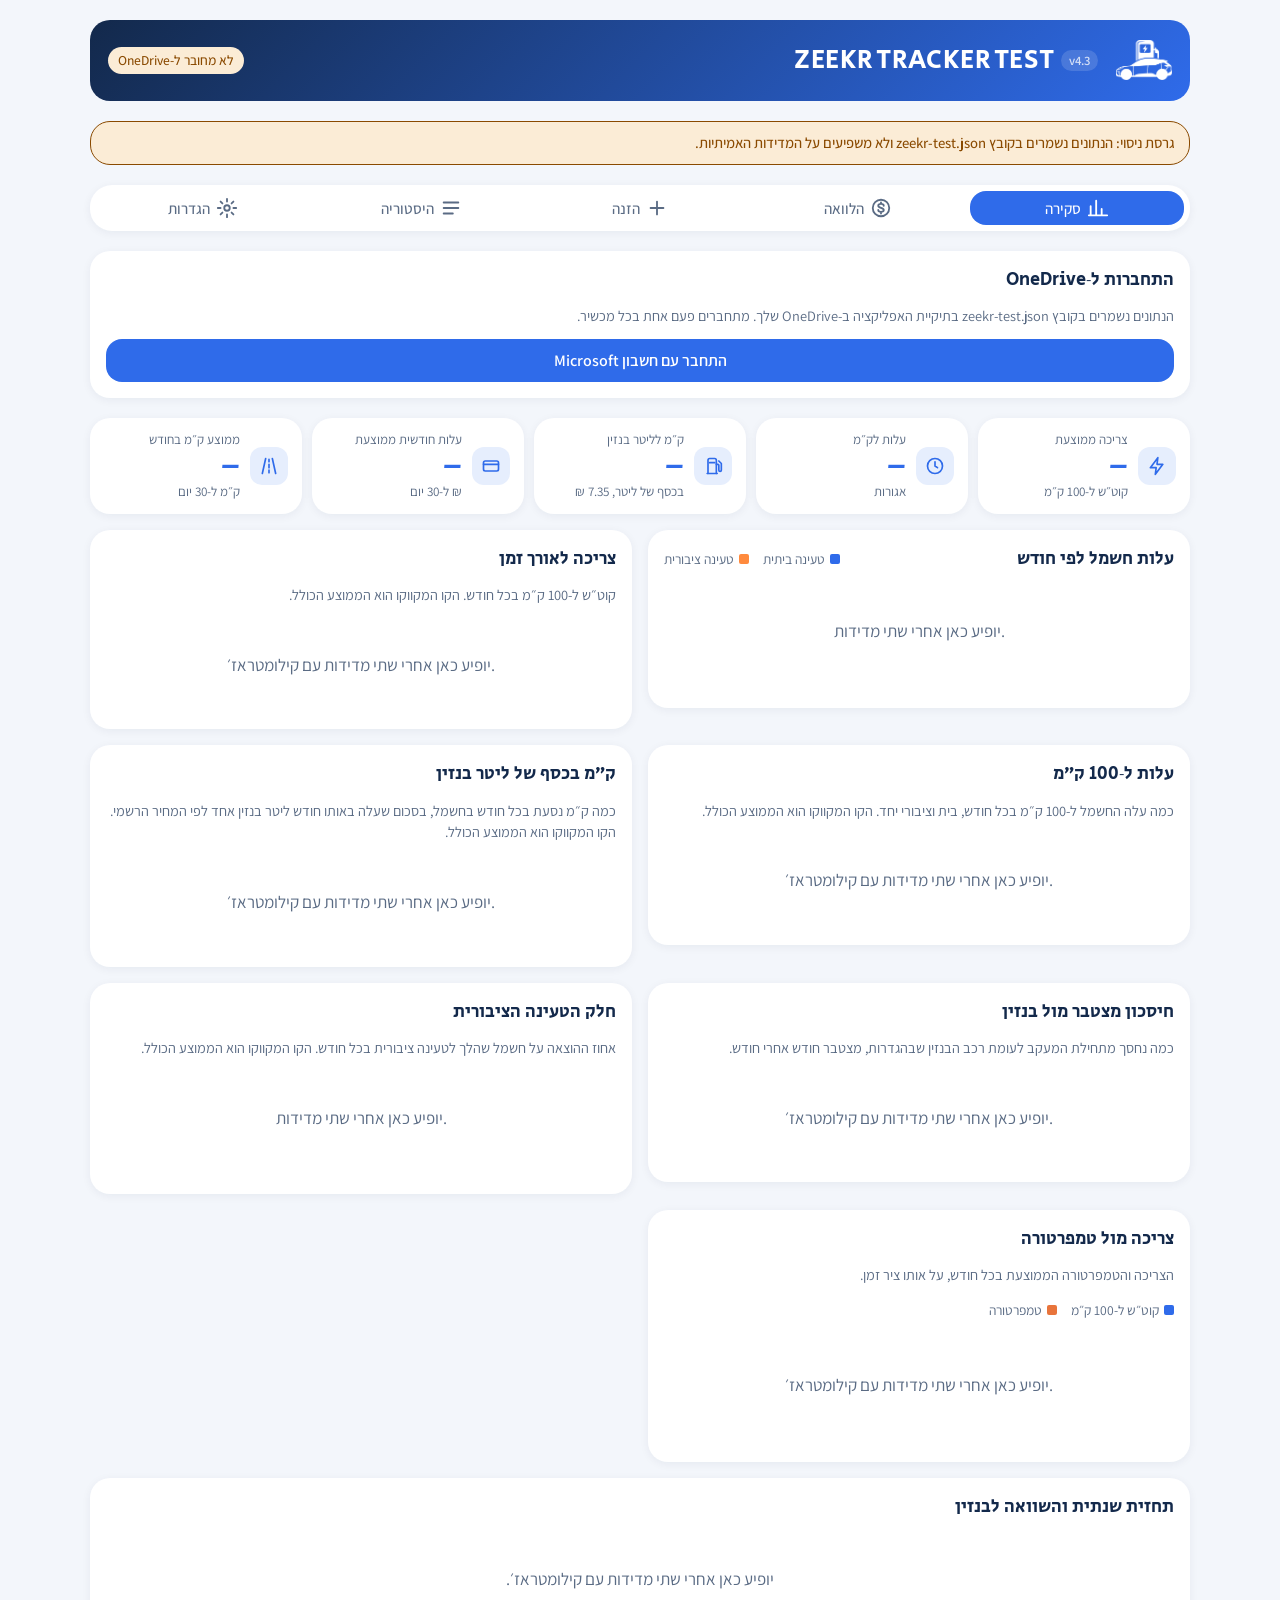
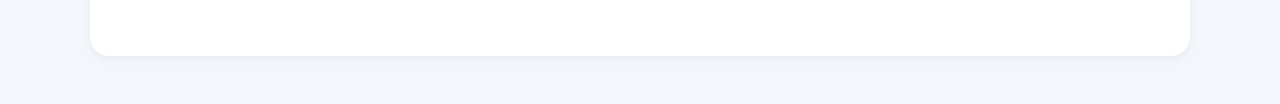
==== commit fd7a63f8: "beta 4.3: shared copy header says ZEEKR TRACKER SHARE TEST Co-Authored-By: Claude Opus 5.5 <noreply@" ====
--- a/beta/index.html
+++ b/beta/index.html
@@ -31,8 +31,8 @@
   <link rel="preconnect" href="https://fonts.gstatic.com" crossorigin>
   <link rel="stylesheet" media="print" onload="this.media='all'"
         href="https://fonts.googleapis.com/css2?family=Assistant:wght@400;600;700;800&family=Secular+One&display=swap">
-  <link rel="stylesheet" href="styles.css?v=4.2">
-  <script src="app.js?v=4.2" defer></script>
+  <link rel="stylesheet" href="styles.css?v=4.3">
+  <script src="app.js?v=4.3" defer></script>
 </head>
 <body>
 
--- a/beta/styles.css
+++ b/beta/styles.css
@@ -319,6 +319,8 @@
 .head h1 { font-size: clamp(1.25rem, 5.4vw, 1.7rem); letter-spacing: 0.04em; white-space: nowrap; }
 /* The trial copy adds TEST to the name; a smaller size keeps it on one line on a phone. */
 .head h1.is-test { font-size: clamp(1rem, 4.2vw, 1.7rem); letter-spacing: 0.02em; }
+/* The shared copy's name is longer: let it break between words on a phone. */
+.head h1.is-share { white-space: normal; line-height: 1.2; }
 /* White symbol on a transparent background, so it takes the header's own colour. */
 .head .mark { height: 40px; width: auto; flex: none; align-self: center; }
 .head .pill { background: rgba(255, 255, 255, 0.18); color: #fff; }
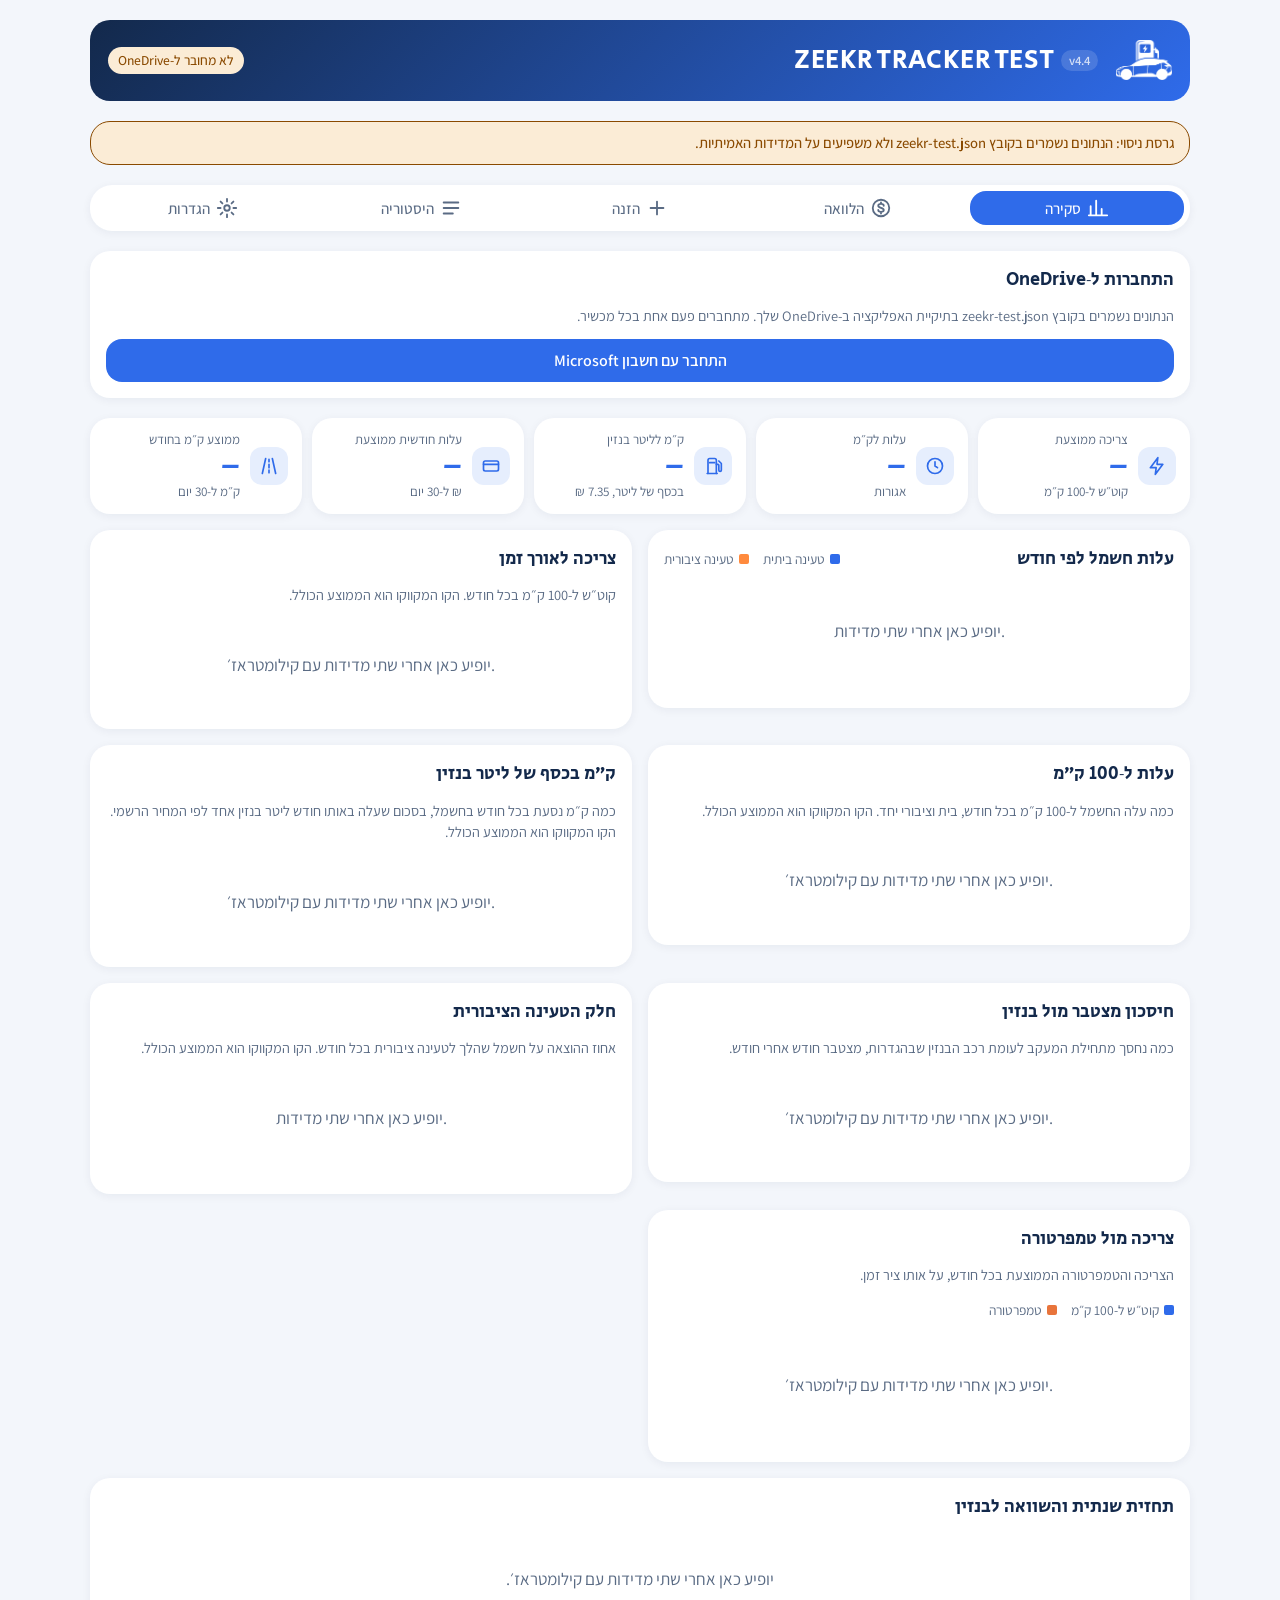
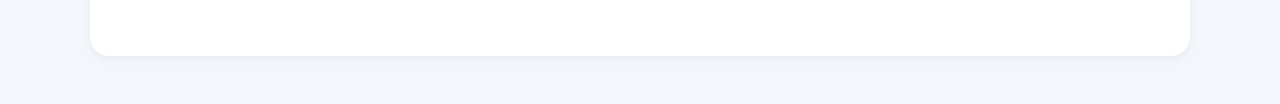
==== commit 79367448: "beta 4.4: shared copy becomes a demo with an invented 2026 year and an about tab Co-Authored-By: Cla" ====
--- a/beta/index.html
+++ b/beta/index.html
@@ -31,8 +31,8 @@
   <link rel="preconnect" href="https://fonts.gstatic.com" crossorigin>
   <link rel="stylesheet" media="print" onload="this.media='all'"
         href="https://fonts.googleapis.com/css2?family=Assistant:wght@400;600;700;800&family=Secular+One&display=swap">
-  <link rel="stylesheet" href="styles.css?v=4.3">
-  <script src="app.js?v=4.3" defer></script>
+  <link rel="stylesheet" href="styles.css?v=4.4">
+  <script src="app.js?v=4.4" defer></script>
 </head>
 <body>
 
--- a/beta/styles.css
+++ b/beta/styles.css
@@ -516,3 +516,9 @@
 .loan-tile-num { font-family: var(--display); font-size: 1.7rem; line-height: 1.15; font-variant-numeric: tabular-nums; unicode-bidi: plaintext; }
 .loan-tile.cheaper { border-color: var(--good); box-shadow: inset 0 0 0 1px var(--good); }
 .loan-tile.cheaper .loan-tile-num { color: var(--good); }
+
+/* The "about" tab of the shared demo copy: plain reading text. */
+.about p { margin: 0 0 10px; line-height: 1.65; }
+.about ul { margin: 0 0 12px; padding-inline-start: 20px; line-height: 1.65; }
+.about li { margin-bottom: 4px; }
+.about h3 { font-size: 1rem; margin: 16px 0 6px; }
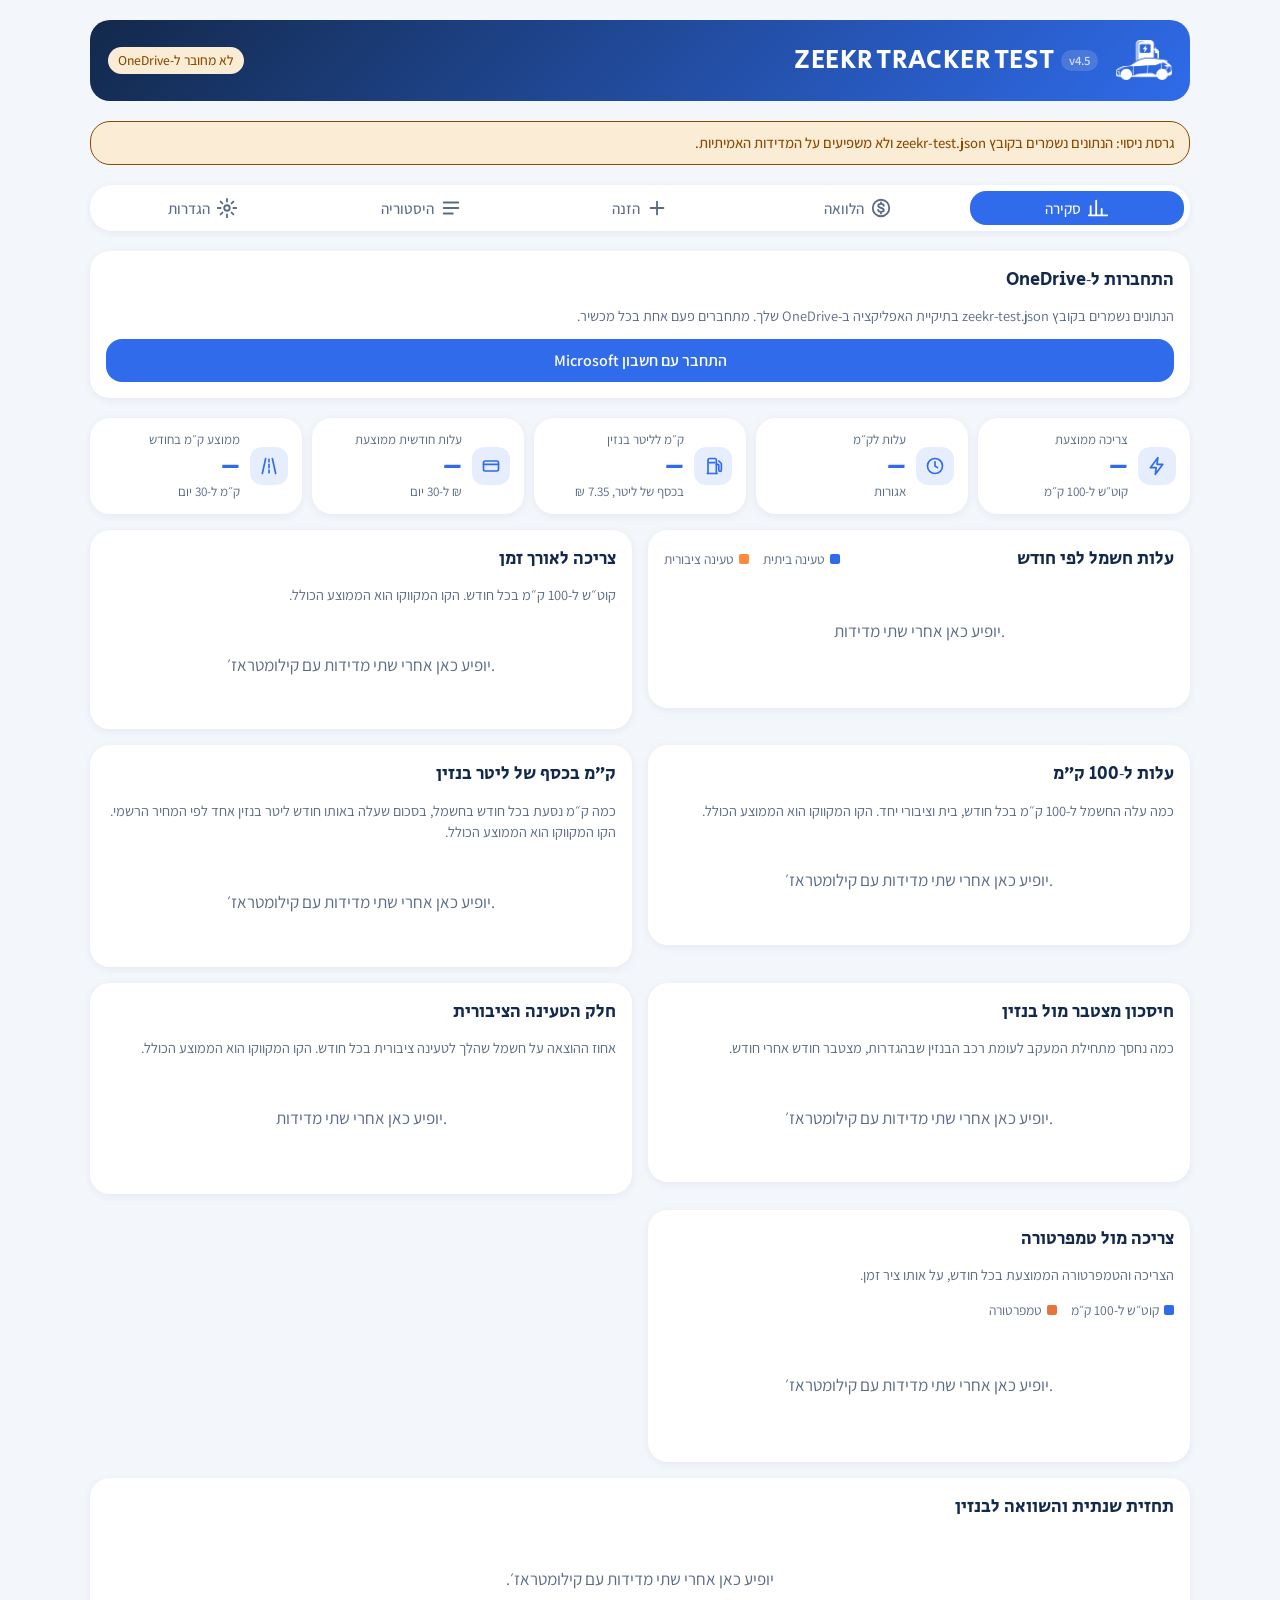
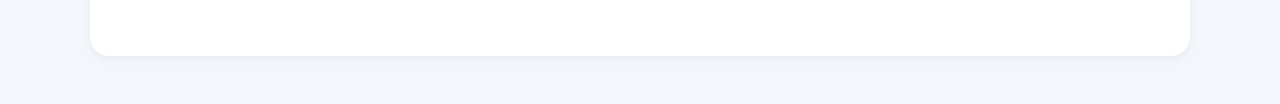
==== commit 9c6c2adf: "beta 4.5: demo data at about 2,300 km a month and 20.8 kWh per 100 km Co-Authored-By: Claude Opus 5." ====
--- a/beta/index.html
+++ b/beta/index.html
@@ -31,8 +31,8 @@
   <link rel="preconnect" href="https://fonts.gstatic.com" crossorigin>
   <link rel="stylesheet" media="print" onload="this.media='all'"
         href="https://fonts.googleapis.com/css2?family=Assistant:wght@400;600;700;800&family=Secular+One&display=swap">
-  <link rel="stylesheet" href="styles.css?v=4.4">
-  <script src="app.js?v=4.4" defer></script>
+  <link rel="stylesheet" href="styles.css?v=4.5">
+  <script src="app.js?v=4.5" defer></script>
 </head>
 <body>
 
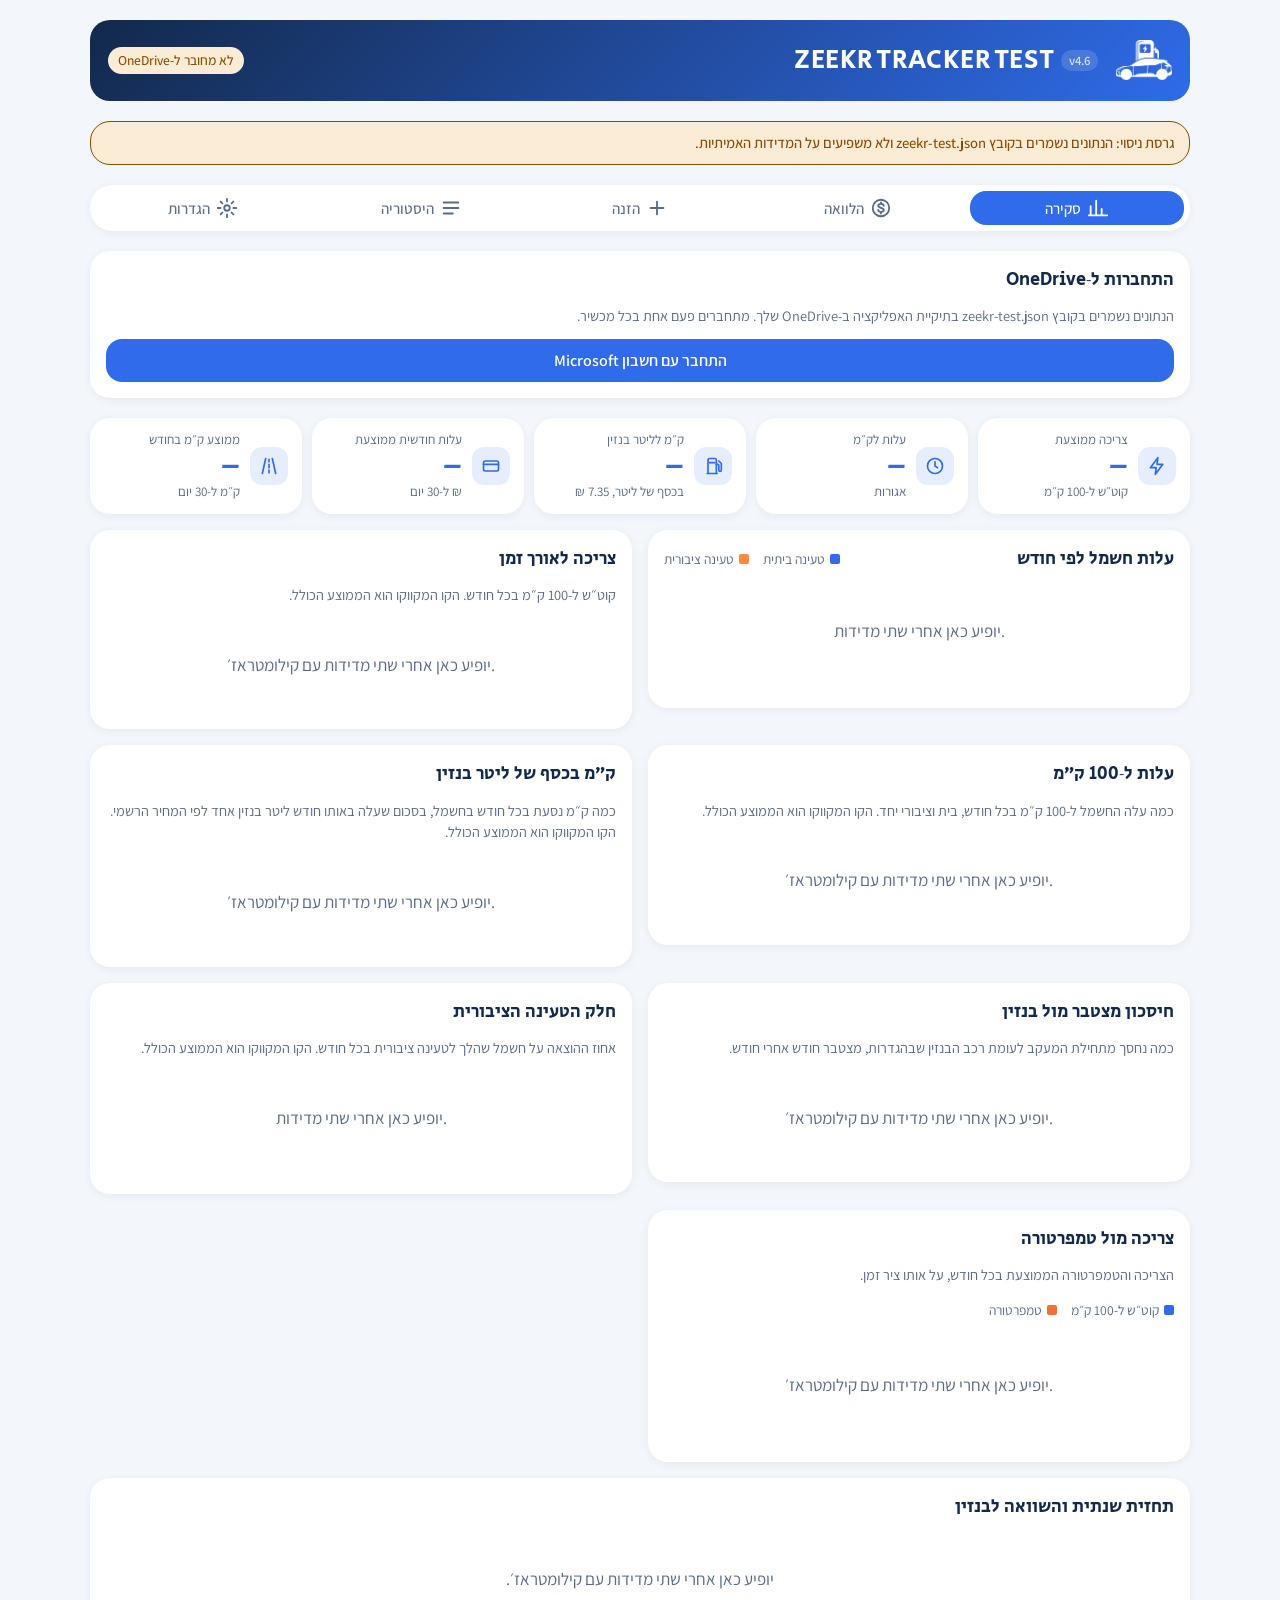
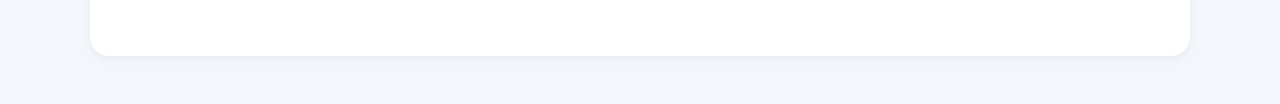
==== commit 94410d9c: "beta 4.6: the shared copy always opens on the about tab Co-Authored-By: Claude Opus 5.5 <noreply@ant" ====
--- a/beta/index.html
+++ b/beta/index.html
@@ -31,8 +31,8 @@
   <link rel="preconnect" href="https://fonts.gstatic.com" crossorigin>
   <link rel="stylesheet" media="print" onload="this.media='all'"
         href="https://fonts.googleapis.com/css2?family=Assistant:wght@400;600;700;800&family=Secular+One&display=swap">
-  <link rel="stylesheet" href="styles.css?v=4.5">
-  <script src="app.js?v=4.5" defer></script>
+  <link rel="stylesheet" href="styles.css?v=4.6">
+  <script src="app.js?v=4.6" defer></script>
 </head>
 <body>
 
